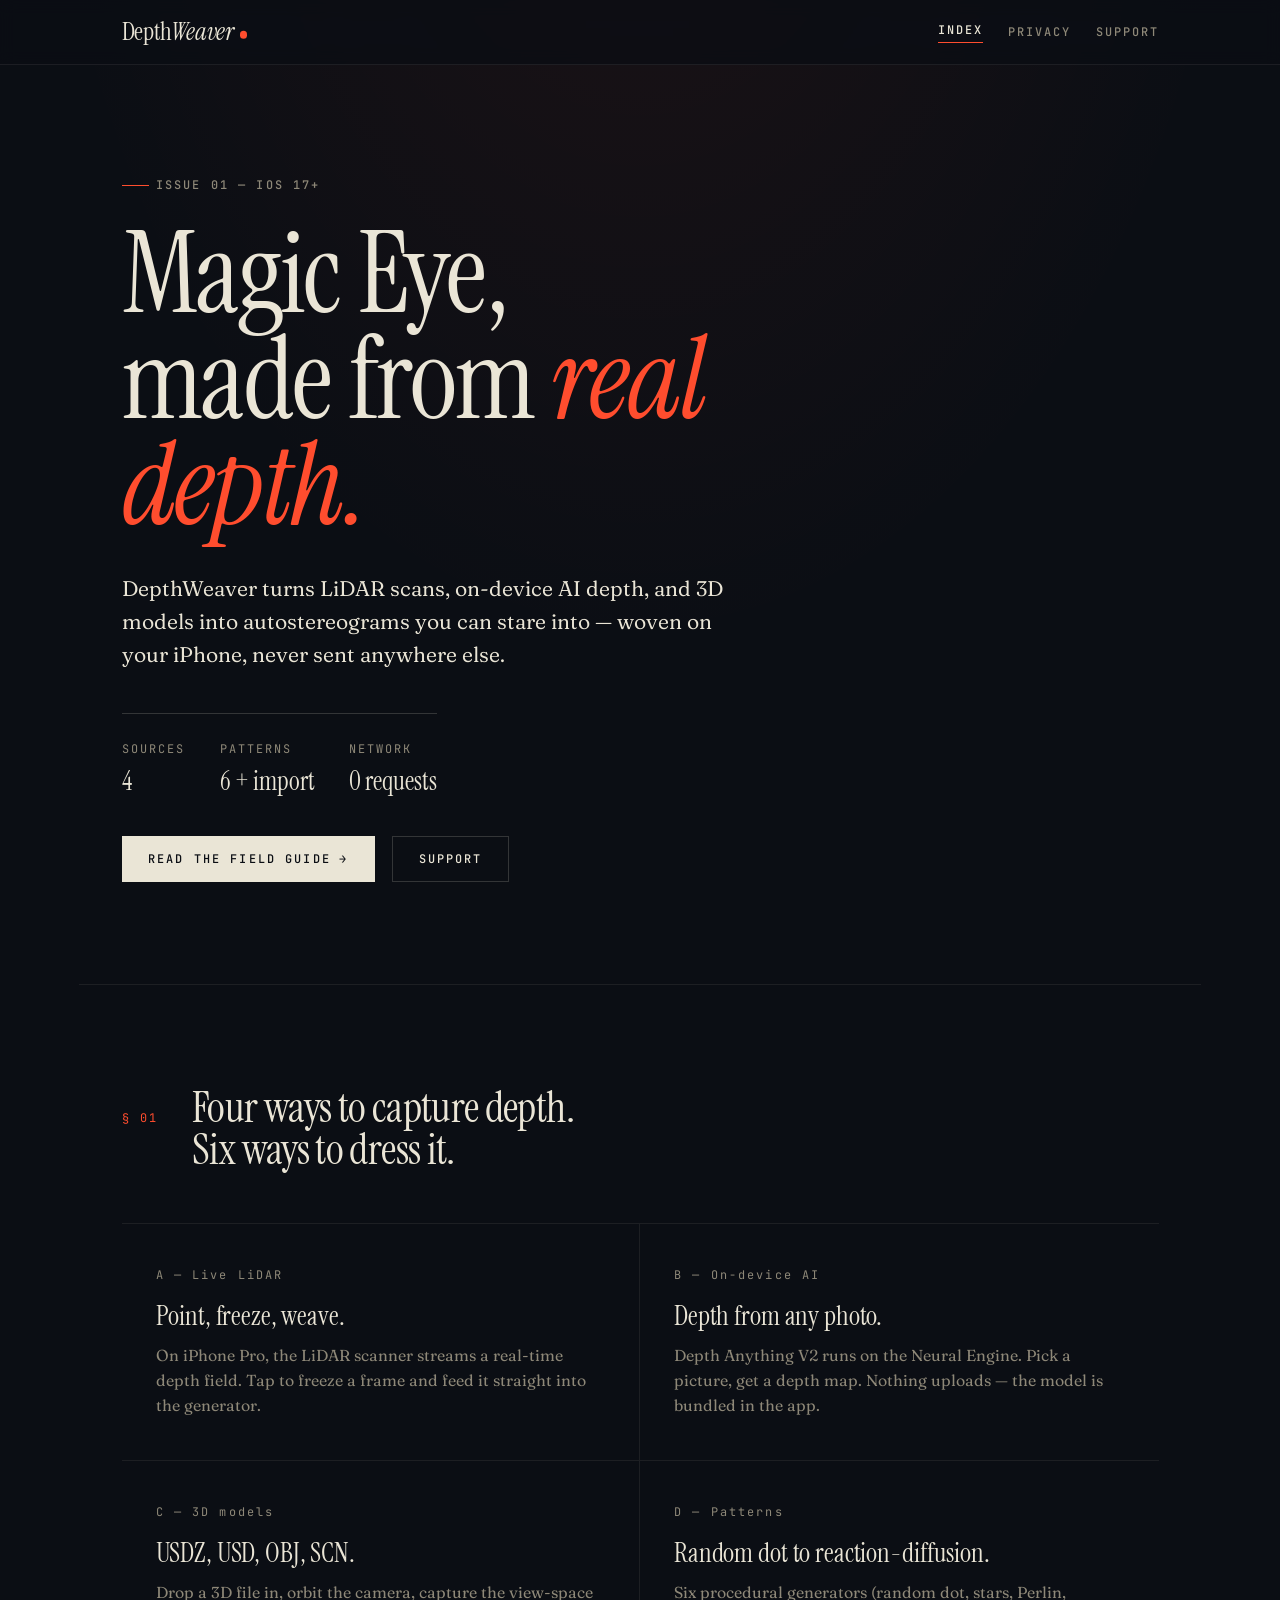
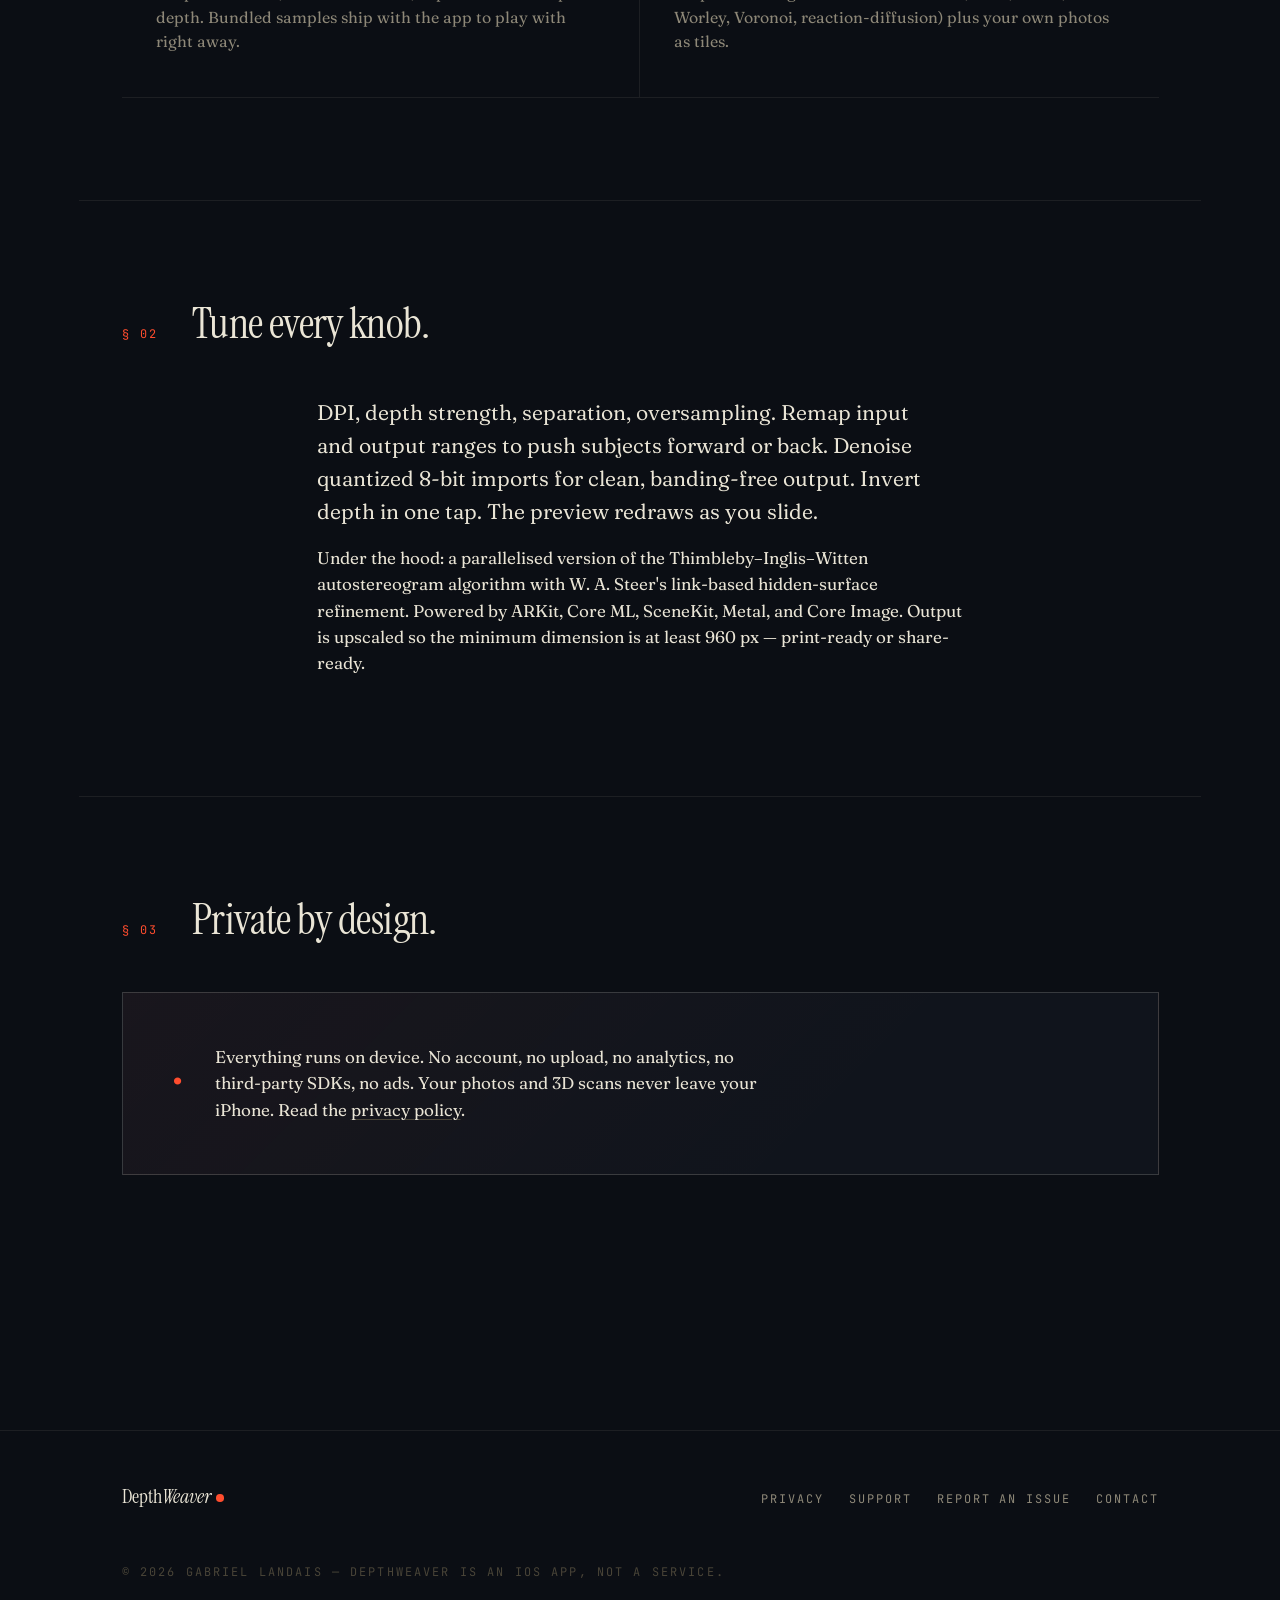
==== index.html @ 9a356960 "Remove stereogram" ====
<!doctype html>
<html lang="en">
<head>
  <meta charset="utf-8">
  <meta name="viewport" content="width=device-width, initial-scale=1, viewport-fit=cover">
  <title>DepthWeaver — Magic Eye autostereograms from real-world depth</title>
  <meta name="description" content="DepthWeaver is an iPhone app that turns LiDAR scans, on-device AI depth, and 3D models into Magic Eye autostereograms. Private by design.">
  <link rel="canonical" href="https://glandais.github.io/DepthWeaver/">
  <link rel="icon" type="image/svg+xml" href="favicon.svg">
  <meta name="theme-color" content="#0B0E14">
  <meta property="og:type" content="website">
  <meta property="og:title" content="DepthWeaver — Magic Eye, made from real depth.">
  <meta property="og:description" content="LiDAR, on-device AI, and 3D models — woven into autostereograms you can stare into.">
  <meta property="og:url" content="https://glandais.github.io/DepthWeaver/">
  <meta name="twitter:card" content="summary_large_image">
  <link rel="preconnect" href="https://fonts.googleapis.com">
  <link rel="preconnect" href="https://fonts.gstatic.com" crossorigin>
  <link rel="stylesheet" href="assets/style.css">
</head>
<body>
  <header class="site-header">
    <div class="container site-header__inner">
      <a class="wordmark" href="./">
        <span>Depth<span style="font-style:italic;">Weaver</span></span>
        <span class="wordmark__dot" aria-hidden="true"></span>
      </a>
      <nav class="site-nav" aria-label="Primary">
        <a href="./" aria-current="page">Index</a>
        <a href="privacy/">Privacy</a>
        <a href="support/">Support</a>
      </nav>
    </div>
  </header>

  <main>
    <section class="hero container">
      <div class="hero__head">
        <span class="label">Issue 01 — iOS 17+</span>
        <h1 class="display">Magic&nbsp;Eye,<br>made from <em>real depth.</em></h1>
        <p class="lead hero__sub">
          DepthWeaver turns LiDAR scans, on-device AI depth, and 3D models
          into autostereograms you can stare into — woven on your iPhone,
          never sent anywhere else.
        </p>

        <dl class="hero__meta">
          <div>
            <dt>Sources</dt>
            <dd>4</dd>
          </div>
          <div>
            <dt>Patterns</dt>
            <dd>6 + import</dd>
          </div>
          <div>
            <dt>Network</dt>
            <dd>0&nbsp;requests</dd>
          </div>
        </dl>

        <div class="cta-row">
          <a class="btn btn--primary" href="#features">Read the field guide <span aria-hidden="true">→</span></a>
          <a class="btn" href="support/">Support</a>
        </div>
      </div>
    </section>

    <section class="section container" id="features">
      <header class="section__head">
        <span class="section__num">§ 01</span>
        <h2 class="section__title">Four ways to capture depth.<br>Six ways to dress it.</h2>
      </header>

      <div class="features">
        <article class="feature">
          <div class="feature__num">A — Live LiDAR</div>
          <h3 class="feature__title">Point, freeze, weave.</h3>
          <p>On iPhone Pro, the LiDAR scanner streams a real-time depth field. Tap to freeze a frame and feed it straight into the generator.</p>
        </article>

        <article class="feature">
          <div class="feature__num">B — On-device AI</div>
          <h3 class="feature__title">Depth from any photo.</h3>
          <p>Depth Anything V2 runs on the Neural Engine. Pick a picture, get a depth map. Nothing uploads — the model is bundled in the app.</p>
        </article>

        <article class="feature">
          <div class="feature__num">C — 3D models</div>
          <h3 class="feature__title">USDZ, USD, OBJ, SCN.</h3>
          <p>Drop a 3D file in, orbit the camera, capture the view-space depth. Bundled samples ship with the app to play with right away.</p>
        </article>

        <article class="feature">
          <div class="feature__num">D — Patterns</div>
          <h3 class="feature__title">Random dot to reaction-diffusion.</h3>
          <p>Six procedural generators (random dot, stars, Perlin, Worley, Voronoi, reaction-diffusion) plus your own photos as tiles.</p>
        </article>
      </div>
    </section>

    <section class="section container">
      <header class="section__head">
        <span class="section__num">§ 02</span>
        <h2 class="section__title">Tune every knob.</h2>
      </header>

      <div class="container-narrow" style="padding-inline: 0;">
        <p class="lead">
          DPI, depth strength, separation, oversampling. Remap input and output
          ranges to push subjects forward or back. Denoise quantized 8-bit imports
          for clean, banding-free output. Invert depth in one tap. The preview
          redraws as you slide.
        </p>
        <p>
          Under the hood: a parallelised version of the Thimbleby–Inglis–Witten
          autostereogram algorithm with W. A. Steer's link-based hidden-surface
          refinement. Powered by ARKit, Core ML, SceneKit, Metal, and Core Image.
          Output is upscaled so the minimum dimension is at least 960&nbsp;px —
          print-ready or share-ready.
        </p>
      </div>
    </section>

    <section class="section container">
      <header class="section__head">
        <span class="section__num">§ 03</span>
        <h2 class="section__title">Private by design.</h2>
      </header>

      <div class="callout">
        <div class="callout__mark" aria-hidden="true">·</div>
        <p>
          Everything runs on device. No account, no upload, no analytics, no
          third-party SDKs, no ads. Your photos and 3D scans never leave your
          iPhone. Read the
          <a href="privacy/">privacy policy</a>.
        </p>
      </div>
    </section>
  </main>

  <footer class="site-footer">
    <div class="container site-footer__inner">
      <a class="wordmark" href="./">
        <span>Depth<span style="font-style:italic;">Weaver</span></span>
        <span class="wordmark__dot" aria-hidden="true"></span>
      </a>
      <nav class="site-footer__nav" aria-label="Footer">
        <a href="privacy/">Privacy</a>
        <a href="support/">Support</a>
        <a href="https://github.com/glandais/DepthWeaver/issues" rel="noopener">Report an issue</a>
        <a href="mailto:gabriel.landais@gmail.com">Contact</a>
      </nav>
      <p class="site-footer__meta">
        © <span id="year">2026</span> Gabriel Landais — DepthWeaver is an iOS app, not a service.
      </p>
    </div>
  </footer>

  <script>document.getElementById('year').textContent = new Date().getFullYear();</script>
</body>
</html>
---- assets/style.css ----
/* ============================================================
   DepthWeaver — design system
   Editorial dark canvas. Ink + bone + vermillion.
   ============================================================ */

@import url('https://fonts.googleapis.com/css2?family=Instrument+Serif:ital@0;1&family=Fraunces:opsz,wght,SOFT@9..144,300..700,0..100&family=JetBrains+Mono:wght@400;500&display=swap');

:root {
  /* palette */
  --ink:           #0B0E14;
  --ink-soft:      #10141C;
  --surface:       #13171F;
  --surface-2:     #1B202B;
  --bone:          #EAE5D6;
  --bone-muted:    #8E8878;
  --bone-faint:    #4A4538;
  --vermillion:    #FF4D2E;
  --vermillion-hi: #FF7A5C;

  --rule:          rgba(234, 229, 214, 0.08);
  --rule-strong:   rgba(234, 229, 214, 0.18);

  /* type */
  --font-display:  'Instrument Serif', 'Times New Roman', Georgia, serif;
  --font-body:     'Fraunces', Georgia, 'Times New Roman', serif;
  --font-mono:     'JetBrains Mono', ui-monospace, 'SF Mono', Menlo, Consolas, monospace;

  --fs-display:    clamp(3.25rem, 9vw, 7.5rem);
  --fs-h1:         clamp(2rem, 4.6vw, 3.25rem);
  --fs-h2:         clamp(1.5rem, 2.6vw, 2rem);
  --fs-h3:         1.25rem;
  --fs-body:       1.0625rem;
  --fs-small:      0.9375rem;
  --fs-label:      0.7rem;

  /* spacing */
  --s-1: 0.25rem;
  --s-2: 0.5rem;
  --s-3: 0.75rem;
  --s-4: 1rem;
  --s-5: 1.5rem;
  --s-6: 2rem;
  --s-7: 2.5rem;
  --s-8: 3rem;
  --s-10: 4.5rem;
  --s-12: 6rem;
  --s-16: 9rem;

  /* layout */
  --content-width: 38rem;
  --wide-width:    66rem;

  color-scheme: dark;
}

/* ---------- reset ---------- */
*, *::before, *::after { box-sizing: border-box; }
html, body { margin: 0; padding: 0; }
img, svg, canvas { display: block; max-width: 100%; }
button { font: inherit; color: inherit; background: none; border: 0; cursor: pointer; padding: 0; }
a { color: inherit; }

/* ---------- base ---------- */
html {
  background: var(--ink);
  color: var(--bone);
  font-family: var(--font-body);
  font-size: 17px;
  line-height: 1.55;
  font-feature-settings: "ss01", "ss02";
  font-variation-settings: "opsz" 14, "SOFT" 30;
  -webkit-font-smoothing: antialiased;
  text-rendering: optimizeLegibility;
}

body {
  min-height: 100dvh;
  display: flex;
  flex-direction: column;
  background:
    radial-gradient(ellipse 80% 50% at 50% -10%, rgba(255, 77, 46, 0.08), transparent 60%),
    var(--ink);
}

::selection {
  background: var(--vermillion);
  color: var(--ink);
}

/* ---------- typography ---------- */
.display {
  font-family: var(--font-display);
  font-weight: 400;
  line-height: 0.92;
  letter-spacing: -0.02em;
  font-size: var(--fs-display);
}
.display em {
  font-style: italic;
  color: var(--vermillion);
  font-feature-settings: "ss01";
}

h1, h2, h3 {
  font-family: var(--font-display);
  font-weight: 400;
  line-height: 1.05;
  letter-spacing: -0.015em;
  margin: 0 0 var(--s-4);
}
h1 { font-size: var(--fs-h1); }
h2 { font-size: var(--fs-h2); margin-top: var(--s-10); }
h3 {
  font-size: var(--fs-h3);
  font-family: var(--font-body);
  font-variation-settings: "opsz" 14, "wght" 600, "SOFT" 0;
  letter-spacing: -0.005em;
  margin-top: var(--s-6);
  margin-bottom: var(--s-2);
}

p {
  margin: 0 0 var(--s-4);
  max-width: 38rem;
  font-variation-settings: "opsz" 14, "wght" 380, "SOFT" 30;
}
p.lead {
  font-size: 1.25rem;
  color: var(--bone);
  font-variation-settings: "opsz" 18, "wght" 360, "SOFT" 50;
  max-width: 36rem;
}

ul, ol { padding-left: 1.25em; margin: 0 0 var(--s-5); }
li { margin-bottom: var(--s-2); }
li::marker { color: var(--vermillion); }

a {
  color: var(--bone);
  text-decoration: underline;
  text-decoration-color: var(--bone-faint);
  text-decoration-thickness: 1px;
  text-underline-offset: 0.2em;
  transition: text-decoration-color 160ms ease, color 160ms ease;
}
a:hover {
  color: var(--vermillion);
  text-decoration-color: var(--vermillion);
}

code, kbd {
  font-family: var(--font-mono);
  font-size: 0.92em;
  background: var(--surface);
  padding: 0.1em 0.35em;
  border-radius: 3px;
  color: var(--bone);
}

hr {
  border: 0;
  border-top: 1px solid var(--rule);
  margin: var(--s-10) 0;
}

/* ---------- shared eyebrow / label ---------- */
.label {
  font-family: var(--font-mono);
  font-size: var(--fs-label);
  letter-spacing: 0.18em;
  text-transform: uppercase;
  color: var(--bone-muted);
  font-weight: 500;
}
.label-accent { color: var(--vermillion); }

/* ---------- layout ---------- */
.container {
  width: 100%;
  max-width: var(--wide-width);
  margin-inline: auto;
  padding-inline: clamp(1.25rem, 4vw, 2.5rem);
}
.container-narrow {
  max-width: var(--content-width);
  margin-inline: auto;
  padding-inline: clamp(1.25rem, 4vw, 2.5rem);
}

main { flex: 1 0 auto; }

/* ---------- header ---------- */
.site-header {
  position: sticky;
  top: 0;
  z-index: 10;
  background: rgba(11, 14, 20, 0.78);
  backdrop-filter: saturate(140%) blur(8px);
  -webkit-backdrop-filter: saturate(140%) blur(8px);
  border-bottom: 1px solid var(--rule);
}
.site-header__inner {
  display: flex;
  align-items: center;
  justify-content: space-between;
  padding-block: var(--s-3);
}
.wordmark {
  font-family: var(--font-display);
  font-size: 1.45rem;
  letter-spacing: -0.01em;
  text-decoration: none;
  display: inline-flex;
  align-items: baseline;
  gap: 0.35rem;
  color: var(--bone);
}
.wordmark__dot {
  width: 0.45rem;
  height: 0.45rem;
  border-radius: 50%;
  background: var(--vermillion);
  display: inline-block;
  transform: translateY(-0.05em);
}
.wordmark:hover { color: var(--bone); }

.site-nav {
  display: flex;
  gap: var(--s-5);
  align-items: center;
}
.site-nav a {
  font-family: var(--font-mono);
  font-size: var(--fs-label);
  letter-spacing: 0.16em;
  text-transform: uppercase;
  text-decoration: none;
  color: var(--bone-muted);
  font-weight: 500;
}
.site-nav a:hover { color: var(--bone); }
.site-nav a[aria-current="page"] {
  color: var(--bone);
  border-bottom: 1px solid var(--vermillion);
  padding-bottom: 2px;
}

/* ---------- hero ---------- */
.hero {
  padding-top: var(--s-12);
  padding-bottom: var(--s-12);
  position: relative;
}
.hero__head {
  max-width: 44rem;
}
.hero__head .label {
  display: inline-flex;
  gap: 0.6em;
  align-items: center;
  margin-bottom: var(--s-5);
}
.hero__head .label::before {
  content: "";
  width: 1.6rem;
  height: 1px;
  background: var(--vermillion);
  display: inline-block;
}
.hero__sub {
  margin-top: var(--s-6);
  max-width: 32rem;
}
.hero__meta {
  display: grid;
  grid-template-columns: repeat(3, max-content);
  gap: var(--s-6);
  margin-top: var(--s-7);
  padding-top: var(--s-5);
  border-top: 1px solid var(--rule-strong);
  max-width: max-content;
}
.hero__meta dt {
  font-family: var(--font-mono);
  font-size: var(--fs-label);
  letter-spacing: 0.18em;
  text-transform: uppercase;
  color: var(--bone-muted);
  margin-bottom: var(--s-1);
}
.hero__meta dd {
  margin: 0;
  font-family: var(--font-display);
  font-size: 1.5rem;
}

/* ---------- section heading ---------- */
.section {
  padding-block: var(--s-12);
  border-top: 1px solid var(--rule);
}
.section__head {
  display: grid;
  grid-template-columns: max-content 1fr;
  gap: var(--s-6);
  align-items: baseline;
  margin-bottom: var(--s-8);
}
.section__num {
  font-family: var(--font-mono);
  color: var(--vermillion);
  font-size: var(--fs-label);
  letter-spacing: 0.18em;
}
.section__title {
  font-family: var(--font-display);
  font-size: clamp(1.75rem, 3.4vw, 2.5rem);
  margin: 0;
  line-height: 1;
}

/* ---------- features grid ---------- */
.features {
  display: grid;
  grid-template-columns: repeat(2, 1fr);
  gap: 0;
  border-top: 1px solid var(--rule);
}
@media (max-width: 720px) {
  .features { grid-template-columns: 1fr; }
}
.feature {
  padding: var(--s-7) var(--s-6);
  border-right: 1px solid var(--rule);
  border-bottom: 1px solid var(--rule);
}
.feature:nth-child(2n) { border-right: 0; }
@media (max-width: 720px) {
  .feature { border-right: 0; }
}
.feature__num {
  font-family: var(--font-mono);
  font-size: var(--fs-label);
  letter-spacing: 0.18em;
  color: var(--bone-muted);
  margin-bottom: var(--s-4);
}
.feature__title {
  font-family: var(--font-display);
  font-size: 1.6rem;
  line-height: 1.05;
  margin: 0 0 var(--s-3);
}
.feature p { color: var(--bone-muted); margin: 0; font-size: var(--fs-small); }

/* ---------- privacy callout ---------- */
.callout {
  padding: var(--s-8);
  border: 1px solid var(--rule-strong);
  background:
    linear-gradient(135deg, rgba(255, 77, 46, 0.04), transparent 70%),
    var(--ink-soft);
  display: grid;
  grid-template-columns: max-content 1fr;
  gap: var(--s-6);
  align-items: center;
}
@media (max-width: 600px) {
  .callout { grid-template-columns: 1fr; gap: var(--s-4); }
}
.callout__mark {
  font-family: var(--font-display);
  font-size: 4rem;
  line-height: 0.9;
  color: var(--vermillion);
}
.callout p { margin: 0; max-width: 32rem; }

/* ---------- CTA ---------- */
.cta-row { display: flex; gap: var(--s-4); flex-wrap: wrap; margin-top: var(--s-6); }
.btn {
  display: inline-flex;
  align-items: center;
  gap: var(--s-2);
  padding: var(--s-3) var(--s-5);
  font-family: var(--font-mono);
  font-size: var(--fs-label);
  letter-spacing: 0.18em;
  text-transform: uppercase;
  text-decoration: none;
  font-weight: 500;
  border: 1px solid var(--rule-strong);
  color: var(--bone);
  transition: all 160ms ease;
}
.btn:hover { border-color: var(--vermillion); color: var(--vermillion); }
.btn--primary {
  background: var(--bone);
  color: var(--ink);
  border-color: var(--bone);
}
.btn--primary:hover { background: var(--vermillion); border-color: var(--vermillion); color: var(--ink); }

.btn__hint {
  color: var(--bone-faint);
  letter-spacing: 0.1em;
  font-size: 0.65rem;
}

/* ---------- prose pages ---------- */
.prose {
  padding-block: var(--s-10) var(--s-12);
}
.prose__header {
  margin-bottom: var(--s-10);
  padding-bottom: var(--s-6);
  border-bottom: 1px solid var(--rule);
}
.prose__header .label { display: block; margin-bottom: var(--s-3); }
.prose__header h1 { font-family: var(--font-display); font-size: clamp(2.5rem, 6vw, 4rem); margin: 0; }
.prose__header .meta {
  margin-top: var(--s-4);
  font-family: var(--font-mono);
  font-size: var(--fs-label);
  letter-spacing: 0.16em;
  text-transform: uppercase;
  color: var(--bone-muted);
}
.prose section + section { margin-top: var(--s-8); }
.prose h2 {
  font-size: 1.625rem;
  margin-top: var(--s-10);
  display: grid;
  grid-template-columns: max-content 1fr;
  gap: var(--s-4);
  align-items: baseline;
}
.prose h2::before {
  content: attr(data-num);
  font-family: var(--font-mono);
  font-size: var(--fs-label);
  letter-spacing: 0.18em;
  color: var(--vermillion);
  font-weight: 500;
  transform: translateY(-0.2em);
}

/* FAQ */
.faq details {
  border-bottom: 1px solid var(--rule);
  padding-block: var(--s-4);
}
.faq details:first-of-type { border-top: 1px solid var(--rule); }
.faq summary {
  cursor: pointer;
  list-style: none;
  display: flex;
  justify-content: space-between;
  align-items: baseline;
  gap: var(--s-4);
  font-family: var(--font-display);
  font-size: 1.25rem;
  color: var(--bone);
}
.faq summary::-webkit-details-marker { display: none; }
.faq summary::after {
  content: "+";
  font-family: var(--font-mono);
  color: var(--vermillion);
  transition: transform 200ms ease;
}
.faq details[open] summary::after { content: "−"; }
.faq details > p, .faq details > ul { margin-top: var(--s-3); color: var(--bone-muted); }

/* contact card */
.contact {
  display: grid;
  grid-template-columns: max-content 1fr;
  gap: var(--s-4) var(--s-6);
  padding: var(--s-6);
  border: 1px solid var(--rule-strong);
  margin-top: var(--s-8);
}
.contact dt {
  font-family: var(--font-mono);
  font-size: var(--fs-label);
  letter-spacing: 0.18em;
  text-transform: uppercase;
  color: var(--bone-muted);
}
.contact dd { margin: 0; font-family: var(--font-display); font-size: 1.25rem; }
.contact a { text-decoration-color: var(--vermillion); }

/* ---------- footer ---------- */
.site-footer {
  margin-top: var(--s-16);
  border-top: 1px solid var(--rule);
  padding-block: var(--s-8);
}
.site-footer__inner {
  display: flex;
  flex-wrap: wrap;
  gap: var(--s-6);
  justify-content: space-between;
  align-items: baseline;
}
.site-footer .wordmark { font-size: 1.15rem; }
.site-footer__nav {
  display: flex;
  gap: var(--s-5);
  flex-wrap: wrap;
}
.site-footer__nav a {
  font-family: var(--font-mono);
  font-size: var(--fs-label);
  letter-spacing: 0.16em;
  text-transform: uppercase;
  color: var(--bone-muted);
  text-decoration: none;
}
.site-footer__nav a:hover { color: var(--bone); }
.site-footer__meta {
  font-family: var(--font-mono);
  font-size: 0.7rem;
  letter-spacing: 0.18em;
  text-transform: uppercase;
  color: var(--bone-faint);
  margin-top: var(--s-4);
  flex-basis: 100%;
}

/* ---------- accessibility ---------- */
:focus-visible {
  outline: 2px solid var(--vermillion);
  outline-offset: 3px;
}
@media (prefers-reduced-motion: reduce) {
  *, *::before, *::after { animation-duration: 0.01ms !important; transition-duration: 0.01ms !important; }
}
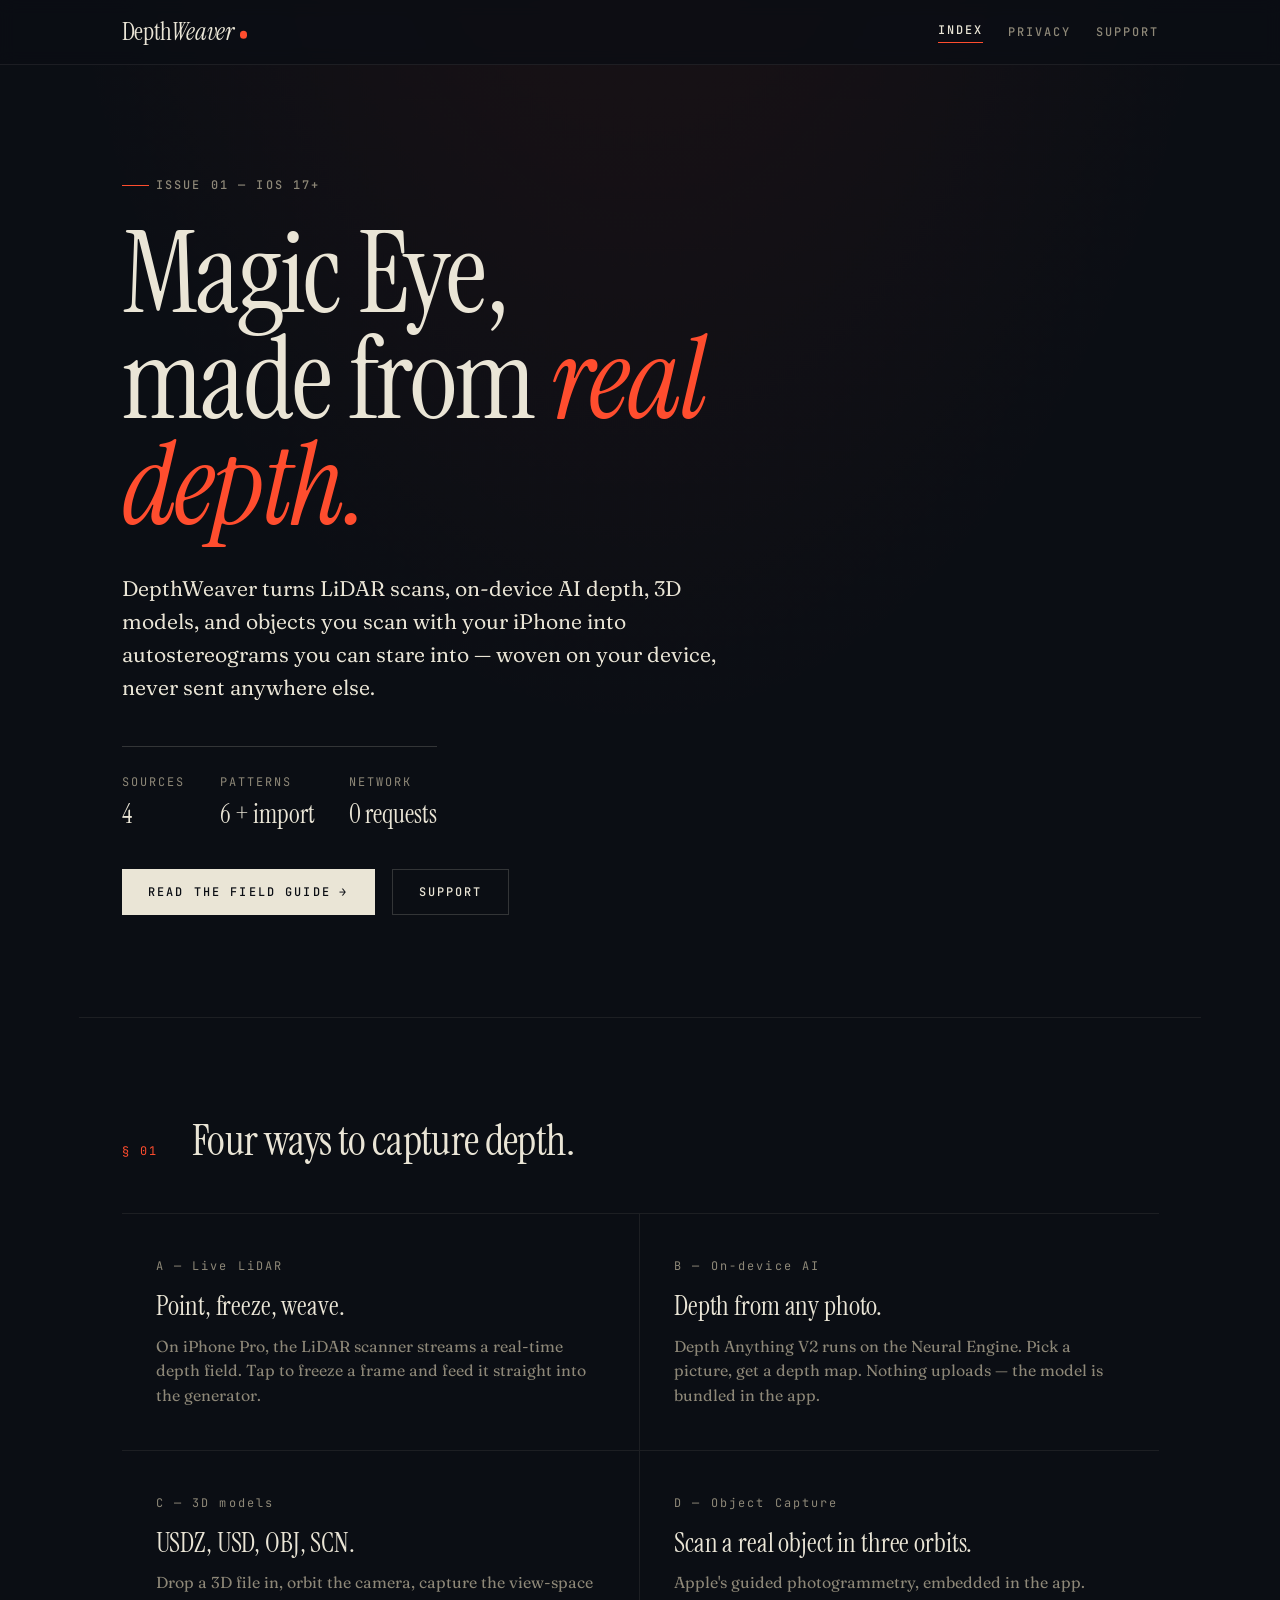
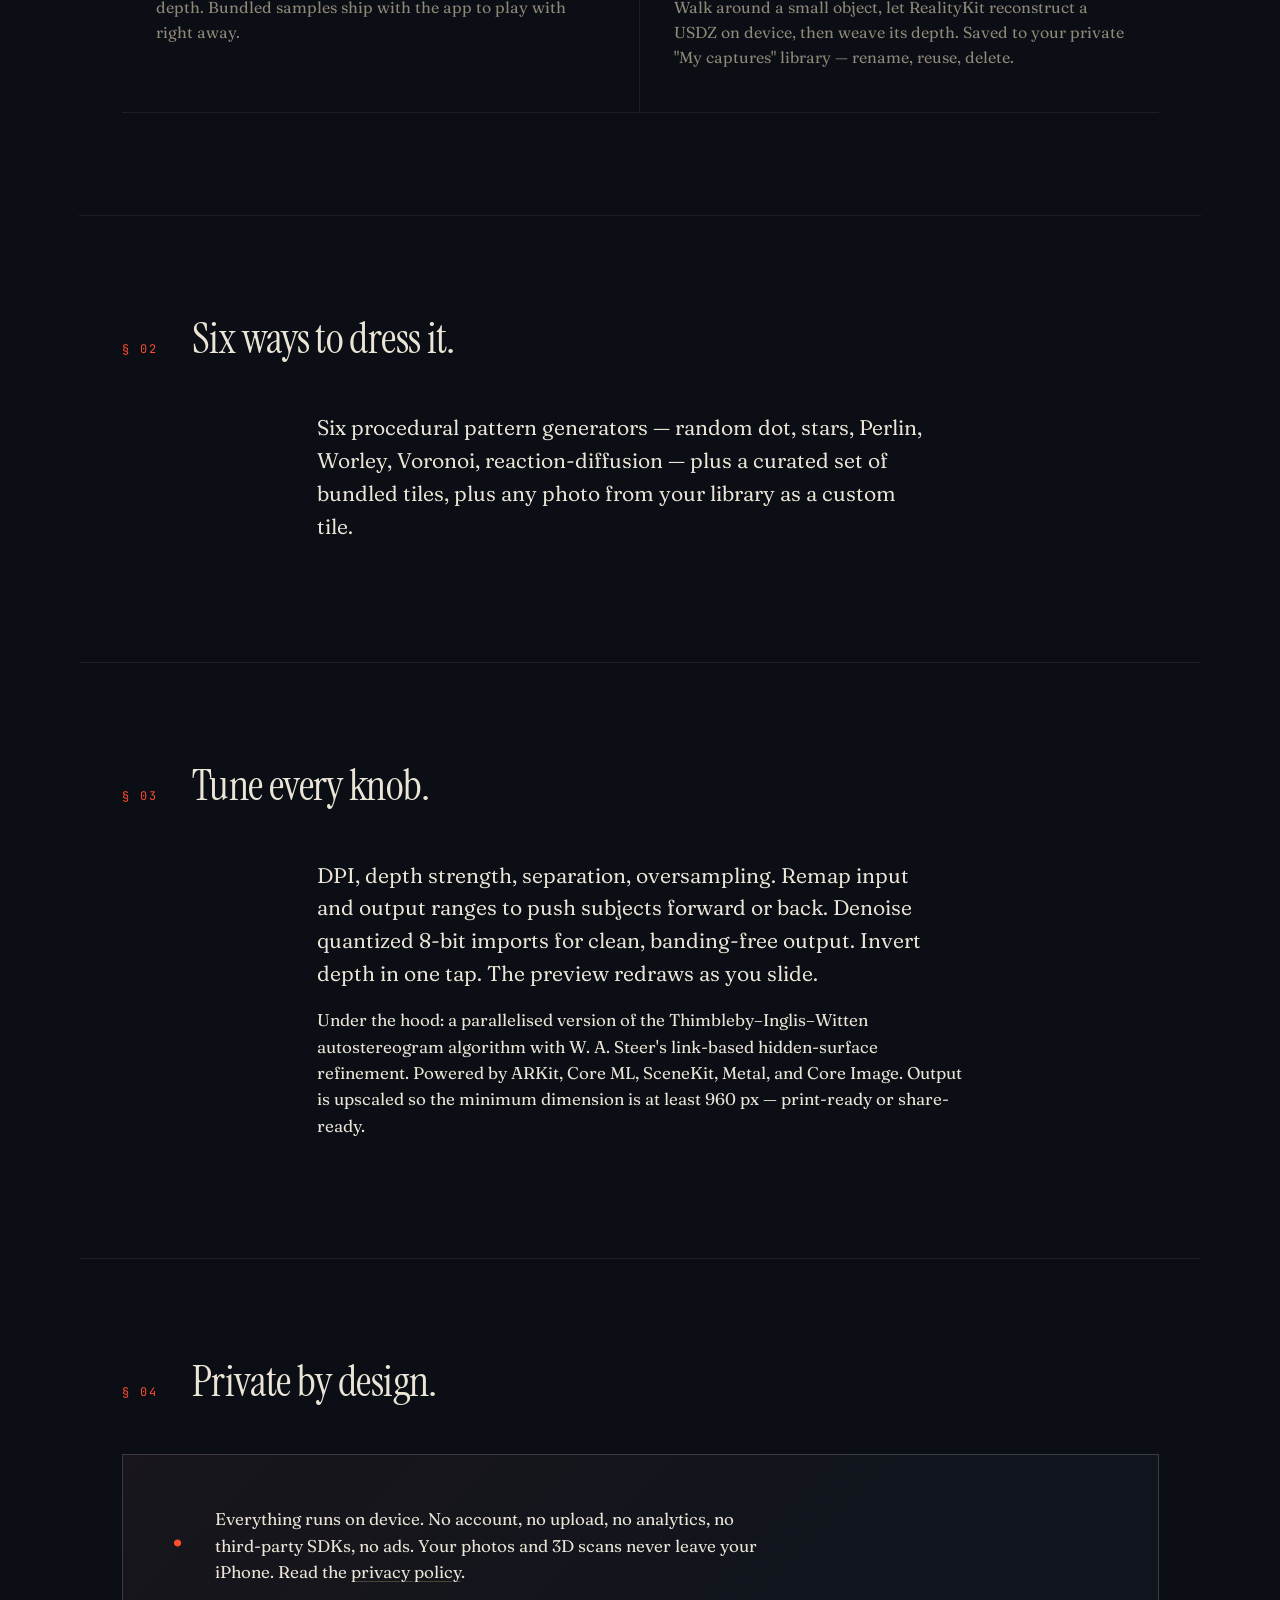
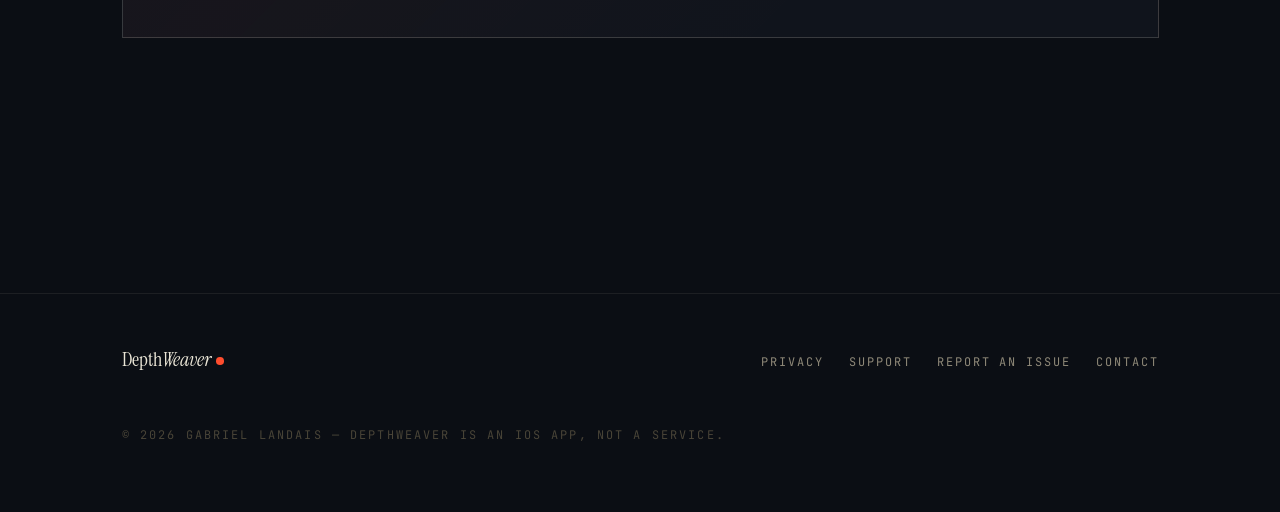
==== commit ffb8fbc3: "3d object scanner" ====
--- a/index.html
+++ b/index.html
@@ -4,13 +4,13 @@
   <meta charset="utf-8">
   <meta name="viewport" content="width=device-width, initial-scale=1, viewport-fit=cover">
   <title>DepthWeaver — Magic Eye autostereograms from real-world depth</title>
-  <meta name="description" content="DepthWeaver is an iPhone app that turns LiDAR scans, on-device AI depth, and 3D models into Magic Eye autostereograms. Private by design.">
+  <meta name="description" content="DepthWeaver is an iPhone app that turns LiDAR scans, on-device AI depth, 3D models, and in-app Object Capture scans into Magic Eye autostereograms. Private by design.">
   <link rel="canonical" href="https://glandais.github.io/DepthWeaver/">
   <link rel="icon" type="image/svg+xml" href="favicon.svg">
   <meta name="theme-color" content="#0B0E14">
   <meta property="og:type" content="website">
   <meta property="og:title" content="DepthWeaver — Magic Eye, made from real depth.">
-  <meta property="og:description" content="LiDAR, on-device AI, and 3D models — woven into autostereograms you can stare into.">
+  <meta property="og:description" content="LiDAR, on-device AI, 3D models, and in-app Object Capture scans — woven into autostereograms you can stare into.">
   <meta property="og:url" content="https://glandais.github.io/DepthWeaver/">
   <meta name="twitter:card" content="summary_large_image">
   <link rel="preconnect" href="https://fonts.googleapis.com">
@@ -38,9 +38,9 @@
         <span class="label">Issue 01 — iOS 17+</span>
         <h1 class="display">Magic&nbsp;Eye,<br>made from <em>real depth.</em></h1>
         <p class="lead hero__sub">
-          DepthWeaver turns LiDAR scans, on-device AI depth, and 3D models
-          into autostereograms you can stare into — woven on your iPhone,
-          never sent anywhere else.
+          DepthWeaver turns LiDAR scans, on-device AI depth, 3D models, and
+          objects you scan with your iPhone into autostereograms you can stare
+          into — woven on your device, never sent anywhere else.
         </p>
 
         <dl class="hero__meta">
@@ -68,7 +68,7 @@
     <section class="section container" id="features">
       <header class="section__head">
         <span class="section__num">§ 01</span>
-        <h2 class="section__title">Four ways to capture depth.<br>Six ways to dress it.</h2>
+        <h2 class="section__title">Four ways to capture depth.</h2>
       </header>
 
       <div class="features">
@@ -91,9 +91,9 @@
         </article>
 
         <article class="feature">
-          <div class="feature__num">D — Patterns</div>
-          <h3 class="feature__title">Random dot to reaction-diffusion.</h3>
-          <p>Six procedural generators (random dot, stars, Perlin, Worley, Voronoi, reaction-diffusion) plus your own photos as tiles.</p>
+          <div class="feature__num">D — Object Capture</div>
+          <h3 class="feature__title">Scan a real object in three orbits.</h3>
+          <p>Apple's guided photogrammetry, embedded in the app. Walk around a small object, let RealityKit reconstruct a USDZ on device, then weave its depth. Saved to your private "My captures" library — rename, reuse, delete.</p>
         </article>
       </div>
     </section>
@@ -101,6 +101,21 @@
     <section class="section container">
       <header class="section__head">
         <span class="section__num">§ 02</span>
+        <h2 class="section__title">Six ways to dress it.</h2>
+      </header>
+
+      <div class="container-narrow" style="padding-inline: 0;">
+        <p class="lead">
+          Six procedural pattern generators — random dot, stars, Perlin, Worley,
+          Voronoi, reaction-diffusion — plus a curated set of bundled tiles, plus
+          any photo from your library as a custom tile.
+        </p>
+      </div>
+    </section>
+
+    <section class="section container">
+      <header class="section__head">
+        <span class="section__num">§ 03</span>
         <h2 class="section__title">Tune every knob.</h2>
       </header>
 
@@ -123,7 +138,7 @@
 
     <section class="section container">
       <header class="section__head">
-        <span class="section__num">§ 03</span>
+        <span class="section__num">§ 04</span>
         <h2 class="section__title">Private by design.</h2>
       </header>
 
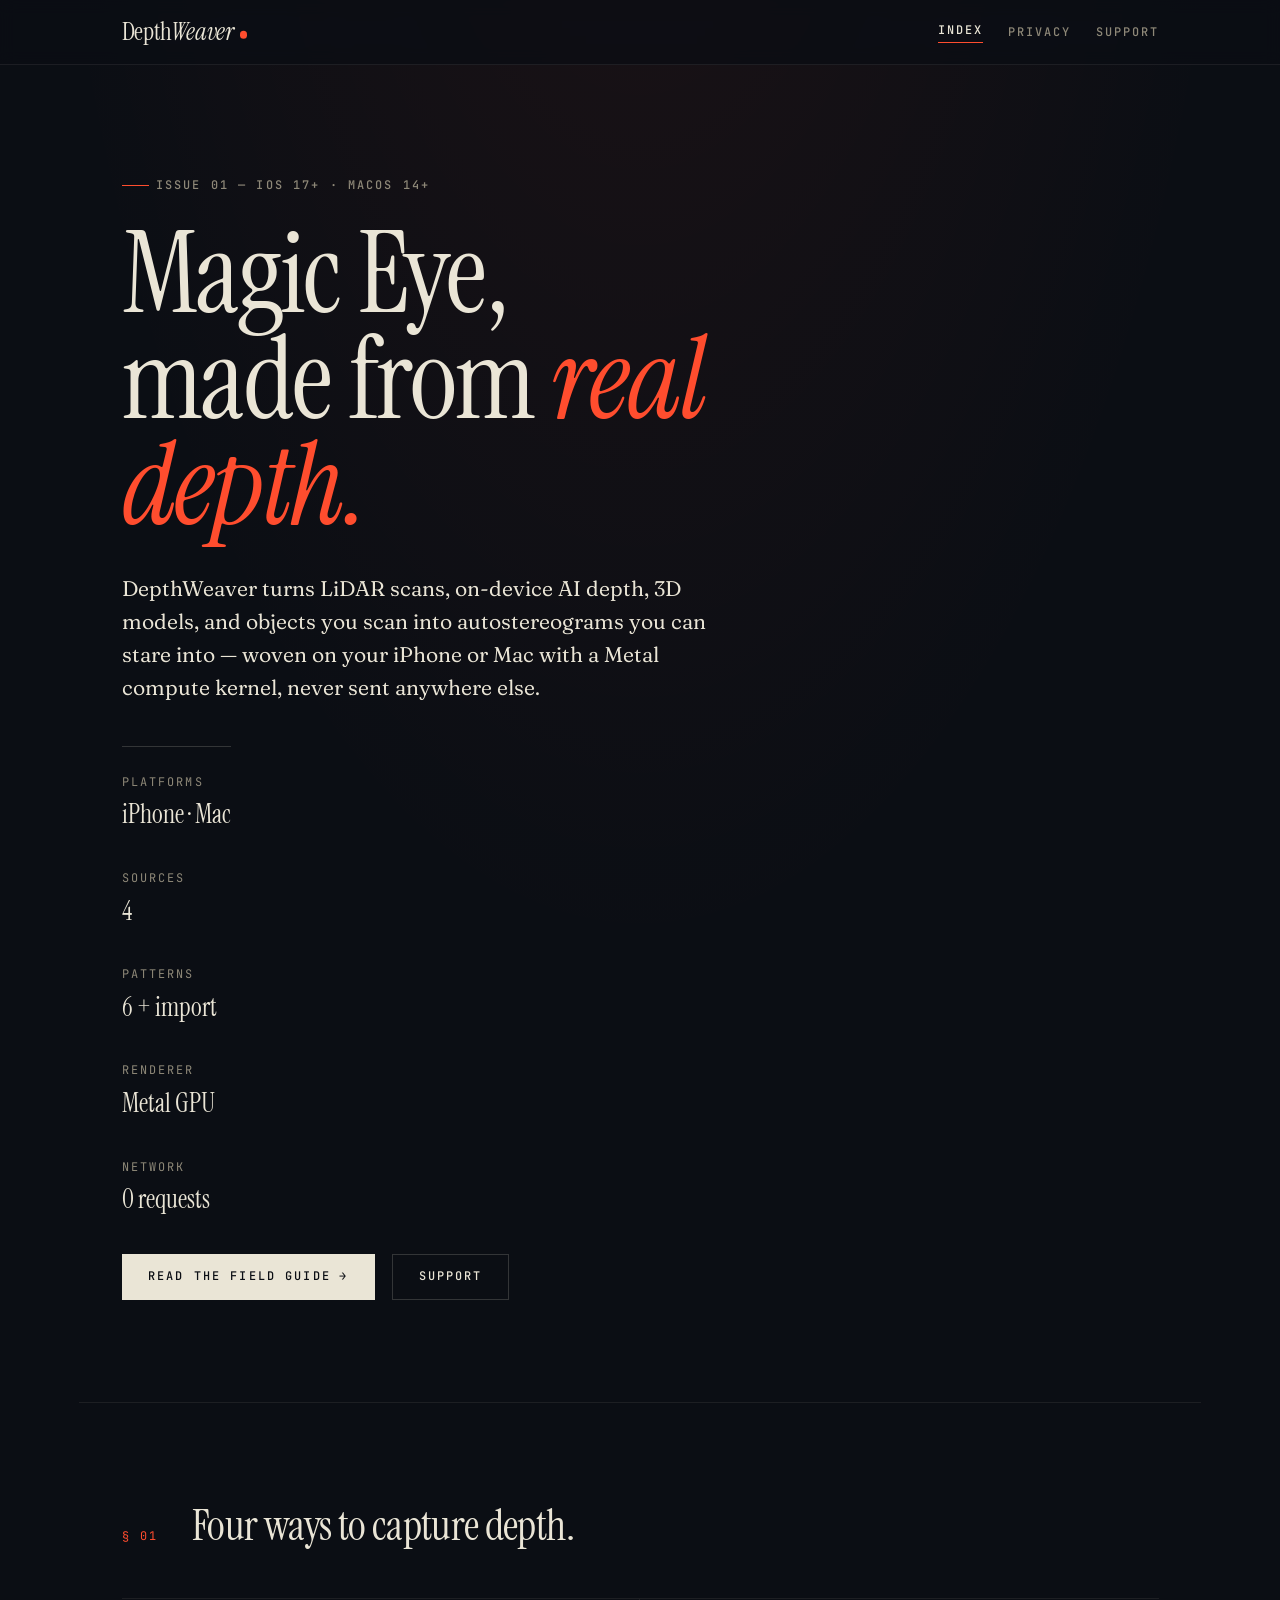
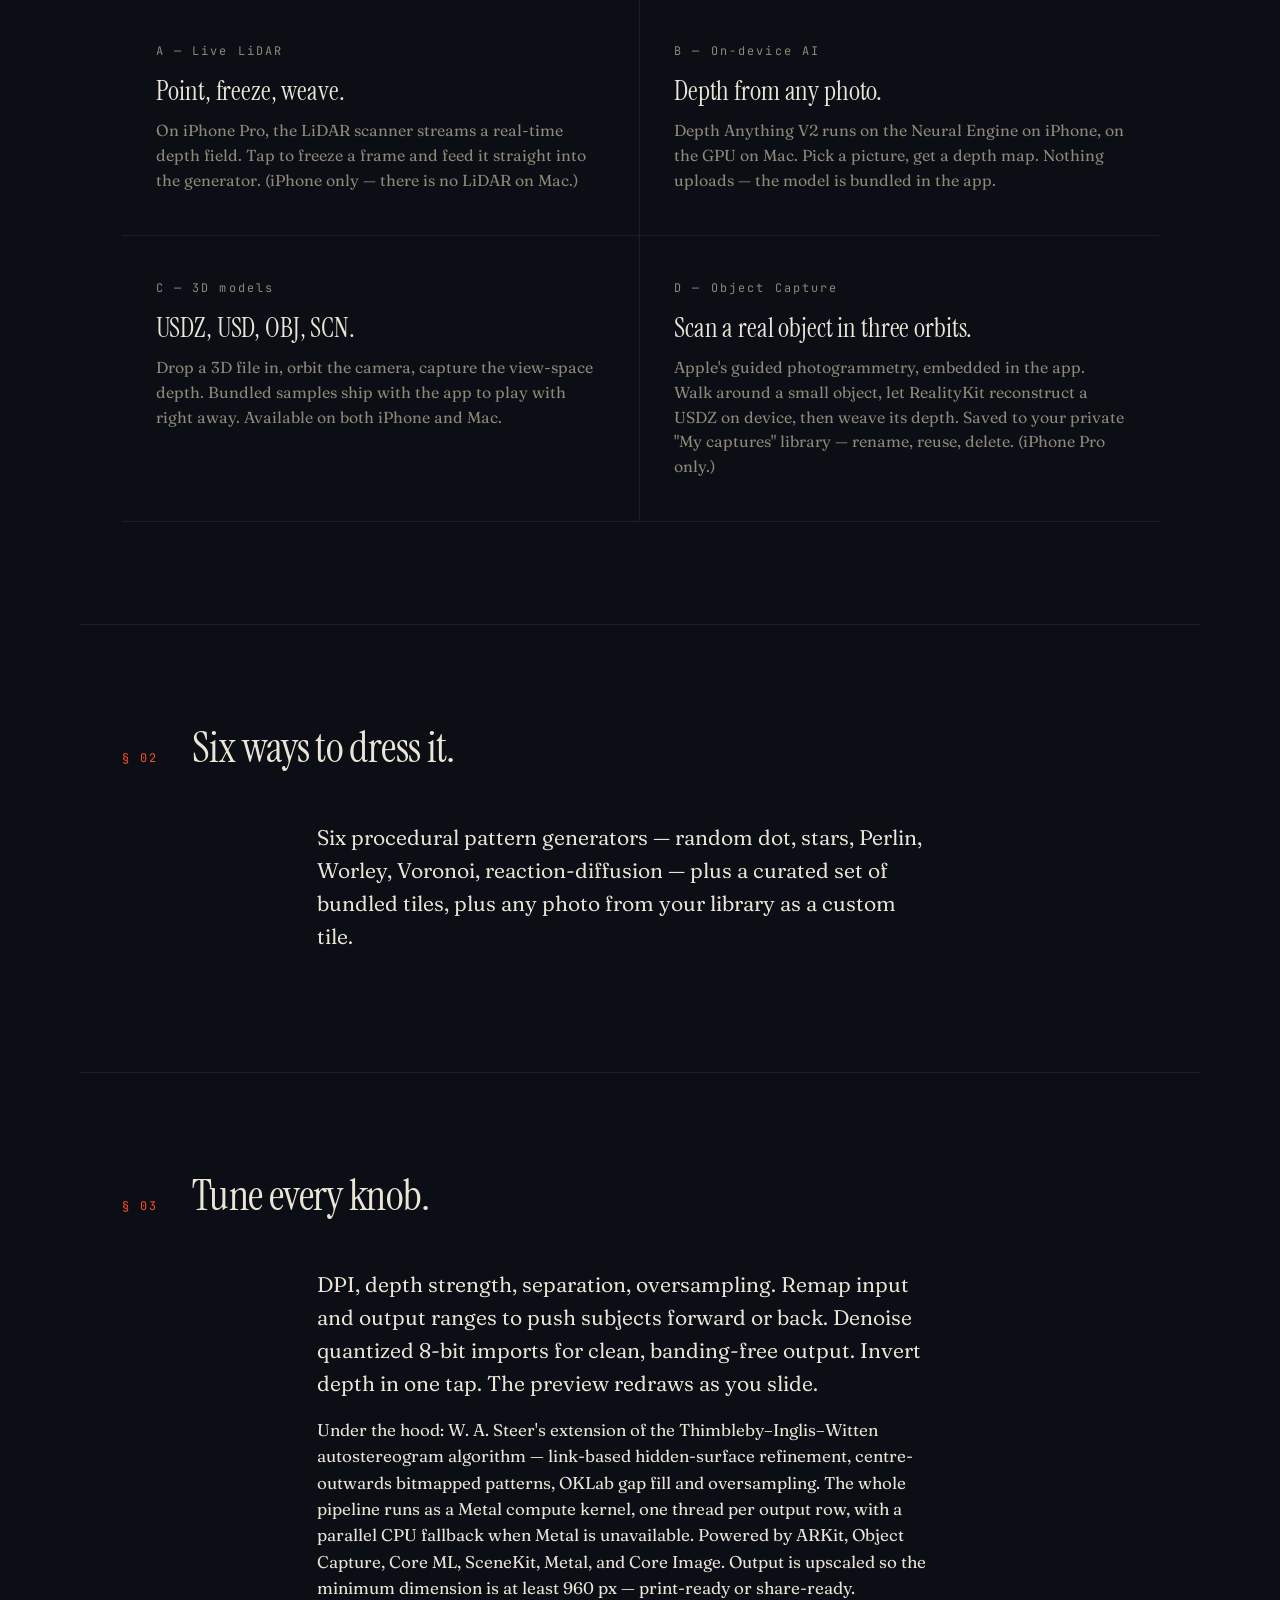
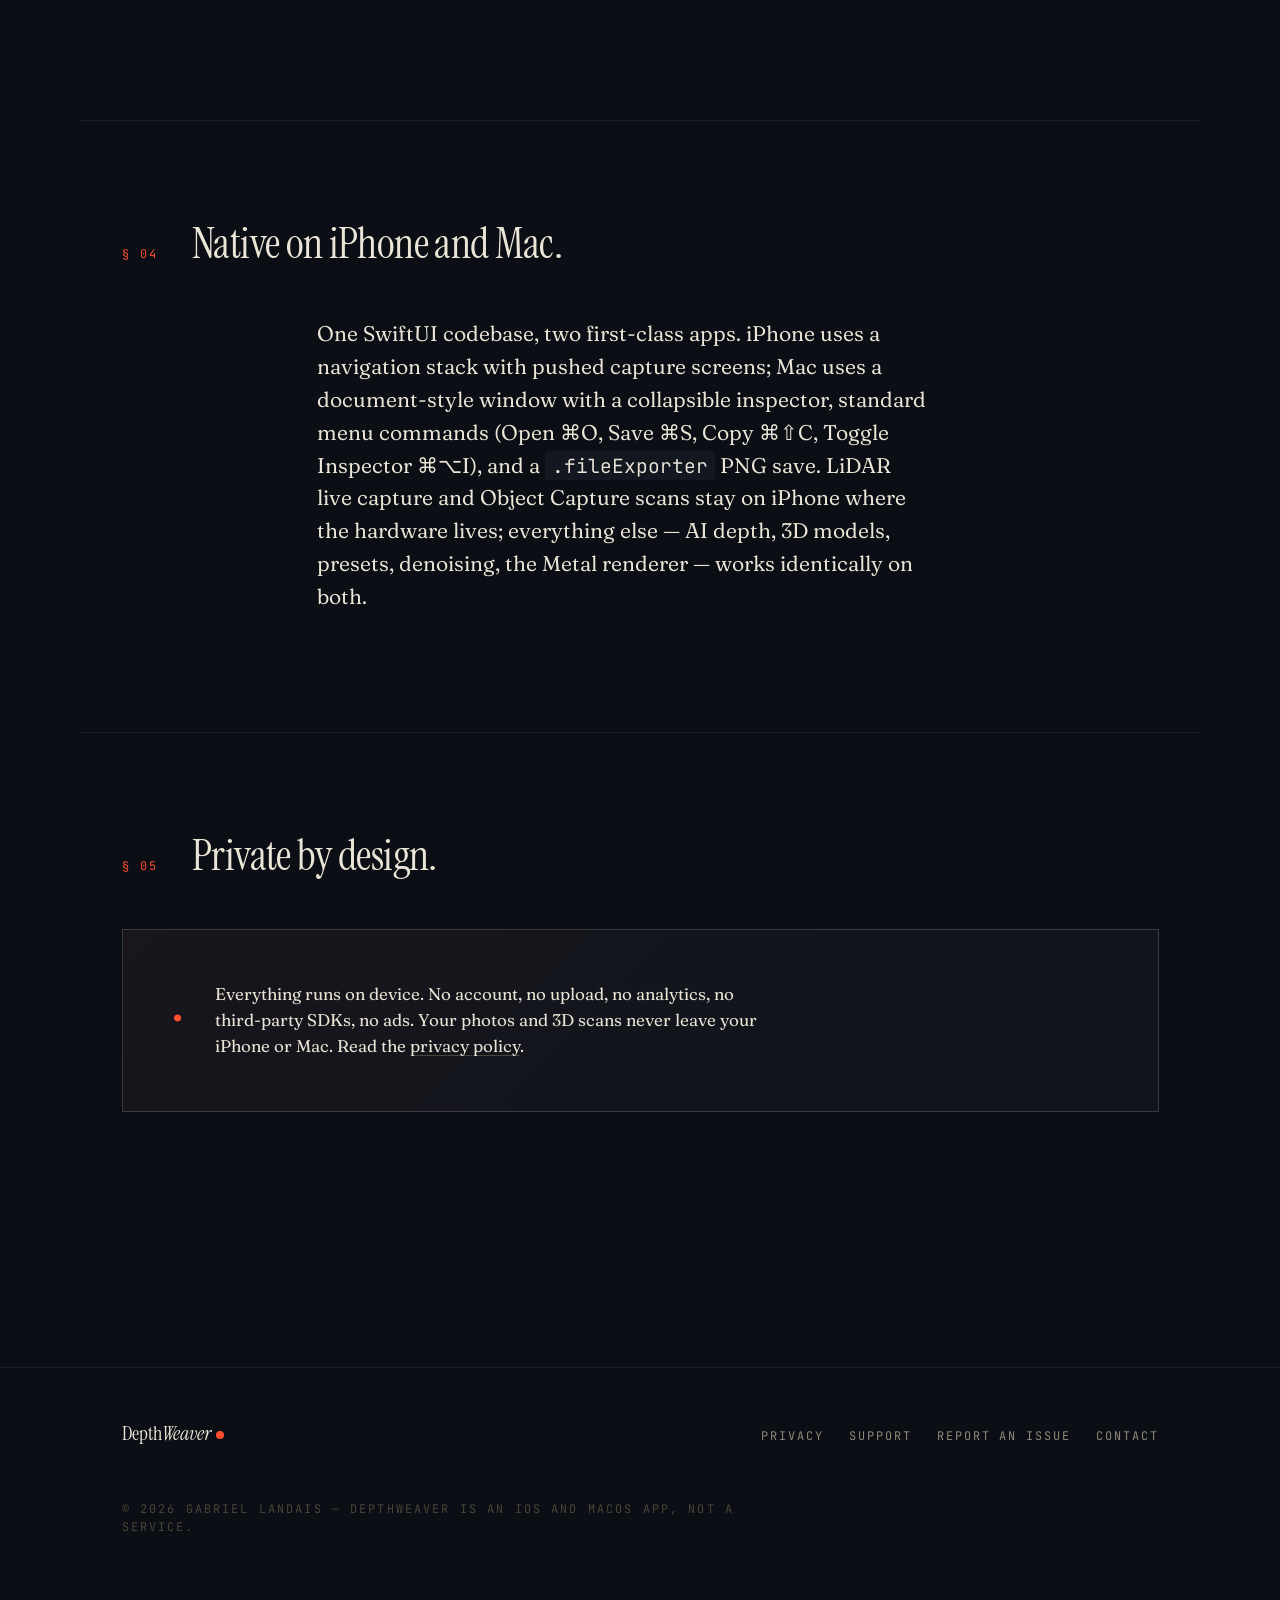
==== commit dc7254a2: "macOS" ====
--- a/index.html
+++ b/index.html
@@ -4,13 +4,13 @@
   <meta charset="utf-8">
   <meta name="viewport" content="width=device-width, initial-scale=1, viewport-fit=cover">
   <title>DepthWeaver — Magic Eye autostereograms from real-world depth</title>
-  <meta name="description" content="DepthWeaver is an iPhone app that turns LiDAR scans, on-device AI depth, 3D models, and in-app Object Capture scans into Magic Eye autostereograms. Private by design.">
+  <meta name="description" content="DepthWeaver is a native iPhone and Mac app that turns LiDAR scans, on-device AI depth, 3D models, and in-app Object Capture scans into Magic Eye autostereograms. GPU-accelerated, private by design.">
   <link rel="canonical" href="https://glandais.github.io/DepthWeaver/">
   <link rel="icon" type="image/svg+xml" href="favicon.svg">
   <meta name="theme-color" content="#0B0E14">
   <meta property="og:type" content="website">
   <meta property="og:title" content="DepthWeaver — Magic Eye, made from real depth.">
-  <meta property="og:description" content="LiDAR, on-device AI, 3D models, and in-app Object Capture scans — woven into autostereograms you can stare into.">
+  <meta property="og:description" content="LiDAR, on-device AI, 3D models, and in-app Object Capture scans — woven into autostereograms on iPhone and Mac, GPU-accelerated, never sent anywhere.">
   <meta property="og:url" content="https://glandais.github.io/DepthWeaver/">
   <meta name="twitter:card" content="summary_large_image">
   <link rel="preconnect" href="https://fonts.googleapis.com">
@@ -35,15 +35,20 @@
   <main>
     <section class="hero container">
       <div class="hero__head">
-        <span class="label">Issue 01 — iOS 17+</span>
+        <span class="label">Issue 01 — iOS 17+ · macOS 14+</span>
         <h1 class="display">Magic&nbsp;Eye,<br>made from <em>real depth.</em></h1>
         <p class="lead hero__sub">
           DepthWeaver turns LiDAR scans, on-device AI depth, 3D models, and
-          objects you scan with your iPhone into autostereograms you can stare
-          into — woven on your device, never sent anywhere else.
+          objects you scan into autostereograms you can stare into — woven on
+          your iPhone or Mac with a Metal compute kernel, never sent anywhere
+          else.
         </p>
 
         <dl class="hero__meta">
+          <div>
+            <dt>Platforms</dt>
+            <dd>iPhone · Mac</dd>
+          </div>
           <div>
             <dt>Sources</dt>
             <dd>4</dd>
@@ -51,6 +56,10 @@
           <div>
             <dt>Patterns</dt>
             <dd>6 + import</dd>
+          </div>
+          <div>
+            <dt>Renderer</dt>
+            <dd>Metal&nbsp;GPU</dd>
           </div>
           <div>
             <dt>Network</dt>
@@ -75,25 +84,25 @@
         <article class="feature">
           <div class="feature__num">A — Live LiDAR</div>
           <h3 class="feature__title">Point, freeze, weave.</h3>
-          <p>On iPhone Pro, the LiDAR scanner streams a real-time depth field. Tap to freeze a frame and feed it straight into the generator.</p>
+          <p>On iPhone Pro, the LiDAR scanner streams a real-time depth field. Tap to freeze a frame and feed it straight into the generator. (iPhone only — there is no LiDAR on Mac.)</p>
         </article>
 
         <article class="feature">
           <div class="feature__num">B — On-device AI</div>
           <h3 class="feature__title">Depth from any photo.</h3>
-          <p>Depth Anything V2 runs on the Neural Engine. Pick a picture, get a depth map. Nothing uploads — the model is bundled in the app.</p>
+          <p>Depth Anything V2 runs on the Neural Engine on iPhone, on the GPU on Mac. Pick a picture, get a depth map. Nothing uploads — the model is bundled in the app.</p>
         </article>
 
         <article class="feature">
           <div class="feature__num">C — 3D models</div>
           <h3 class="feature__title">USDZ, USD, OBJ, SCN.</h3>
-          <p>Drop a 3D file in, orbit the camera, capture the view-space depth. Bundled samples ship with the app to play with right away.</p>
+          <p>Drop a 3D file in, orbit the camera, capture the view-space depth. Bundled samples ship with the app to play with right away. Available on both iPhone and Mac.</p>
         </article>
 
         <article class="feature">
           <div class="feature__num">D — Object Capture</div>
           <h3 class="feature__title">Scan a real object in three orbits.</h3>
-          <p>Apple's guided photogrammetry, embedded in the app. Walk around a small object, let RealityKit reconstruct a USDZ on device, then weave its depth. Saved to your private "My captures" library — rename, reuse, delete.</p>
+          <p>Apple's guided photogrammetry, embedded in the app. Walk around a small object, let RealityKit reconstruct a USDZ on device, then weave its depth. Saved to your private "My captures" library — rename, reuse, delete. (iPhone Pro only.)</p>
         </article>
       </div>
     </section>
@@ -127,11 +136,14 @@
           redraws as you slide.
         </p>
         <p>
-          Under the hood: a parallelised version of the Thimbleby–Inglis–Witten
-          autostereogram algorithm with W. A. Steer's link-based hidden-surface
-          refinement. Powered by ARKit, Core ML, SceneKit, Metal, and Core Image.
-          Output is upscaled so the minimum dimension is at least 960&nbsp;px —
-          print-ready or share-ready.
+          Under the hood: W. A. Steer's extension of the Thimbleby–Inglis–Witten
+          autostereogram algorithm — link-based hidden-surface refinement,
+          centre-outwards bitmapped patterns, OKLab gap fill and oversampling.
+          The whole pipeline runs as a Metal compute kernel, one thread per
+          output row, with a parallel CPU fallback when Metal is unavailable.
+          Powered by ARKit, Object Capture, Core ML, SceneKit, Metal, and Core
+          Image. Output is upscaled so the minimum dimension is at least
+          960&nbsp;px — print-ready or share-ready.
         </p>
       </div>
     </section>
@@ -139,6 +151,25 @@
     <section class="section container">
       <header class="section__head">
         <span class="section__num">§ 04</span>
+        <h2 class="section__title">Native on iPhone and Mac.</h2>
+      </header>
+
+      <div class="container-narrow" style="padding-inline: 0;">
+        <p class="lead">
+          One SwiftUI codebase, two first-class apps. iPhone uses a navigation
+          stack with pushed capture screens; Mac uses a document-style window
+          with a collapsible inspector, standard menu commands (Open ⌘O, Save
+          ⌘S, Copy ⌘⇧C, Toggle Inspector ⌘⌥I), and a <code>.fileExporter</code>
+          PNG save. LiDAR live capture and Object Capture scans stay on iPhone
+          where the hardware lives; everything else — AI depth, 3D models,
+          presets, denoising, the Metal renderer — works identically on both.
+        </p>
+      </div>
+    </section>
+
+    <section class="section container">
+      <header class="section__head">
+        <span class="section__num">§ 05</span>
         <h2 class="section__title">Private by design.</h2>
       </header>
 
@@ -147,7 +178,7 @@
         <p>
           Everything runs on device. No account, no upload, no analytics, no
           third-party SDKs, no ads. Your photos and 3D scans never leave your
-          iPhone. Read the
+          iPhone or Mac. Read the
           <a href="privacy/">privacy policy</a>.
         </p>
       </div>
@@ -167,7 +198,7 @@
         <a href="mailto:gabriel.landais@gmail.com">Contact</a>
       </nav>
       <p class="site-footer__meta">
-        © <span id="year">2026</span> Gabriel Landais — DepthWeaver is an iOS app, not a service.
+        © <span id="year">2026</span> Gabriel Landais — DepthWeaver is an iOS and macOS app, not a service.
       </p>
     </div>
   </footer>
--- a/assets/style.css
+++ b/assets/style.css
@@ -274,7 +274,7 @@
 }
 .hero__meta {
   display: grid;
-  grid-template-columns: repeat(3, max-content);
+  grid-template-columns: repeat(auto-fit, max-content);
   gap: var(--s-6);
   margin-top: var(--s-7);
   padding-top: var(--s-5);
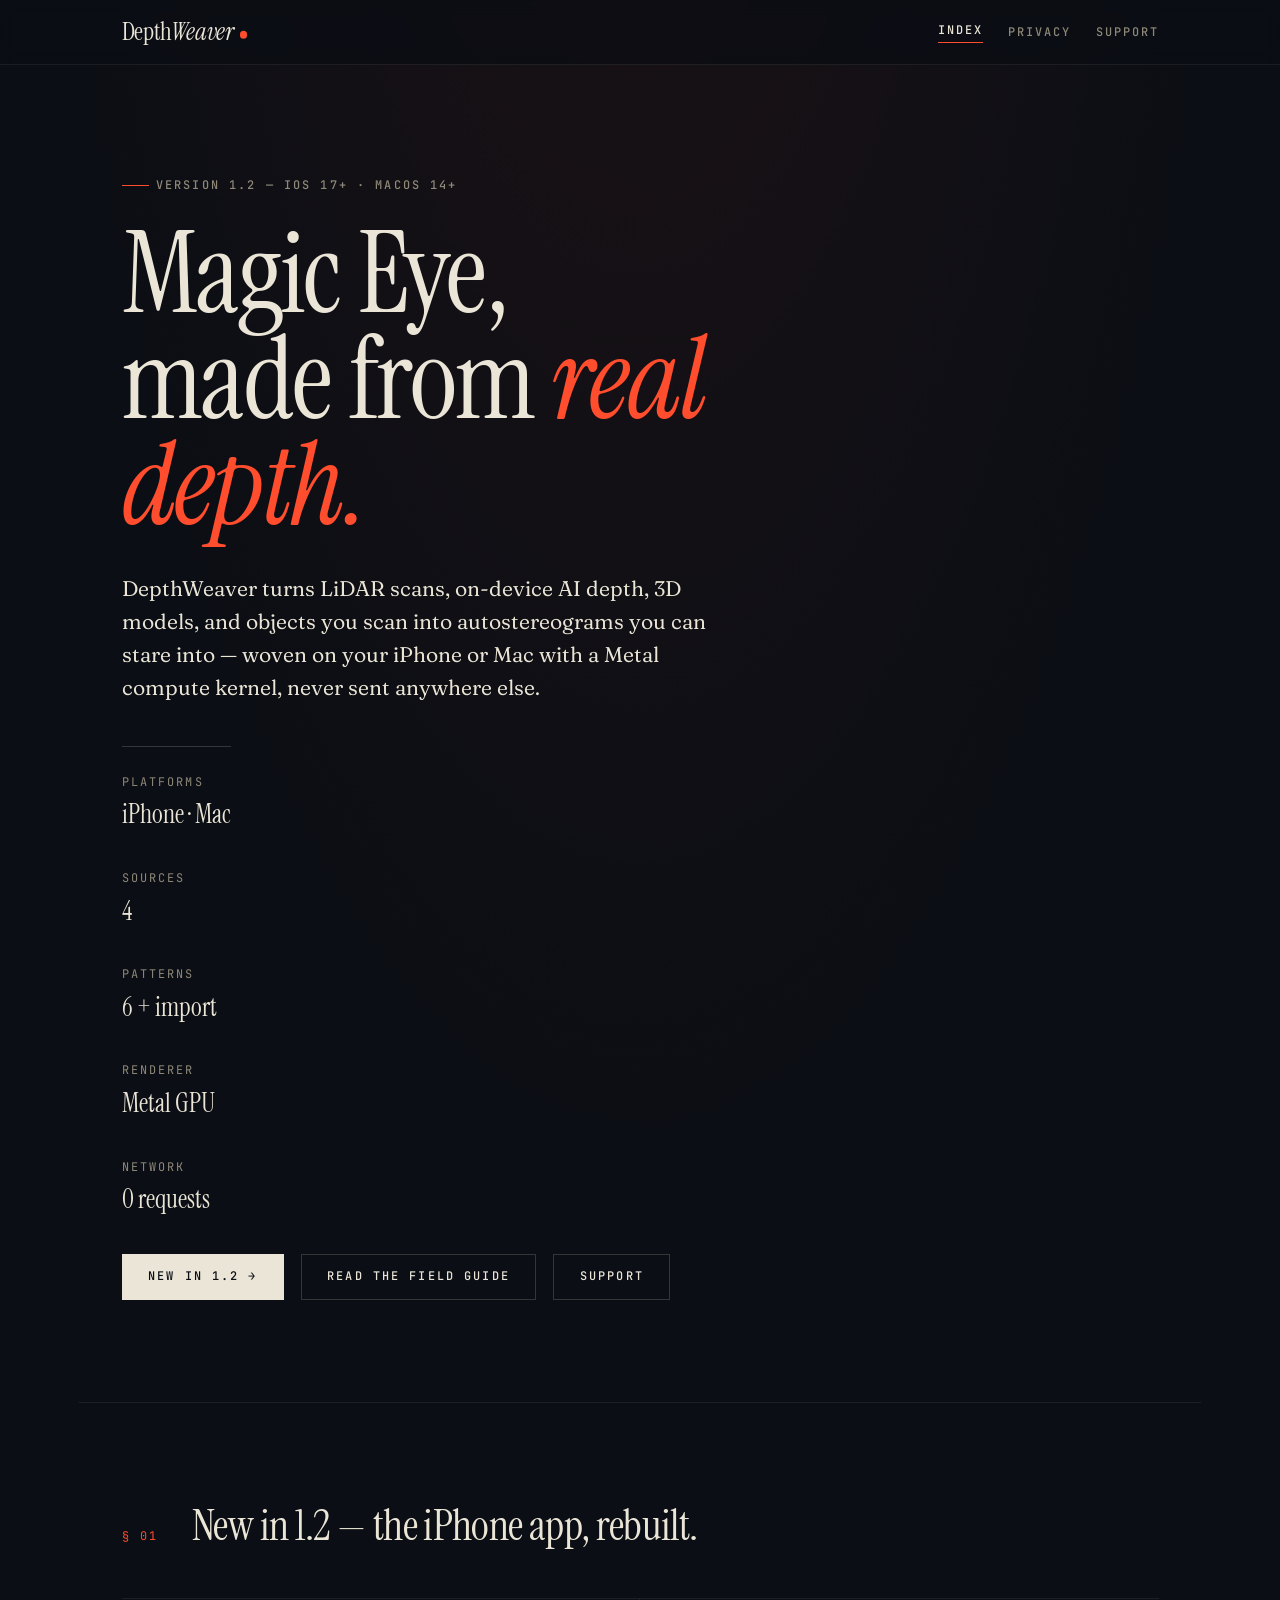
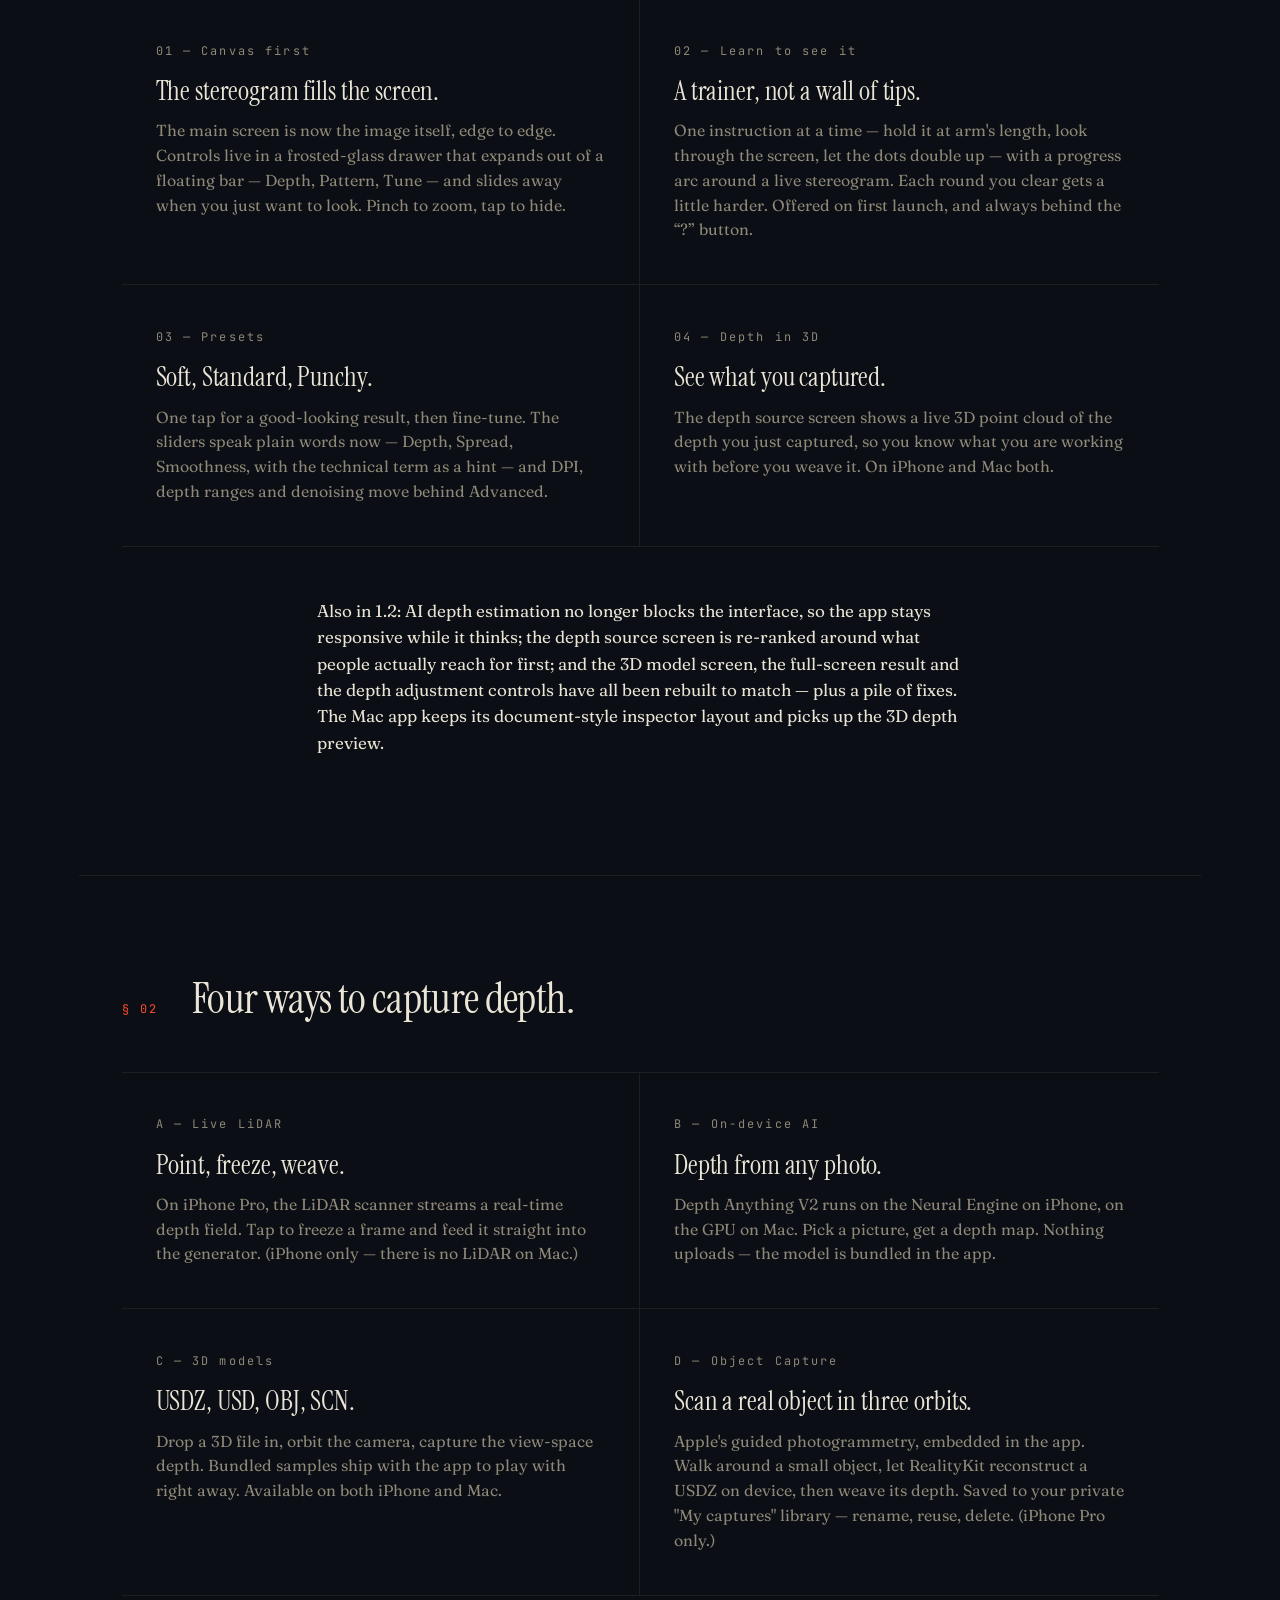
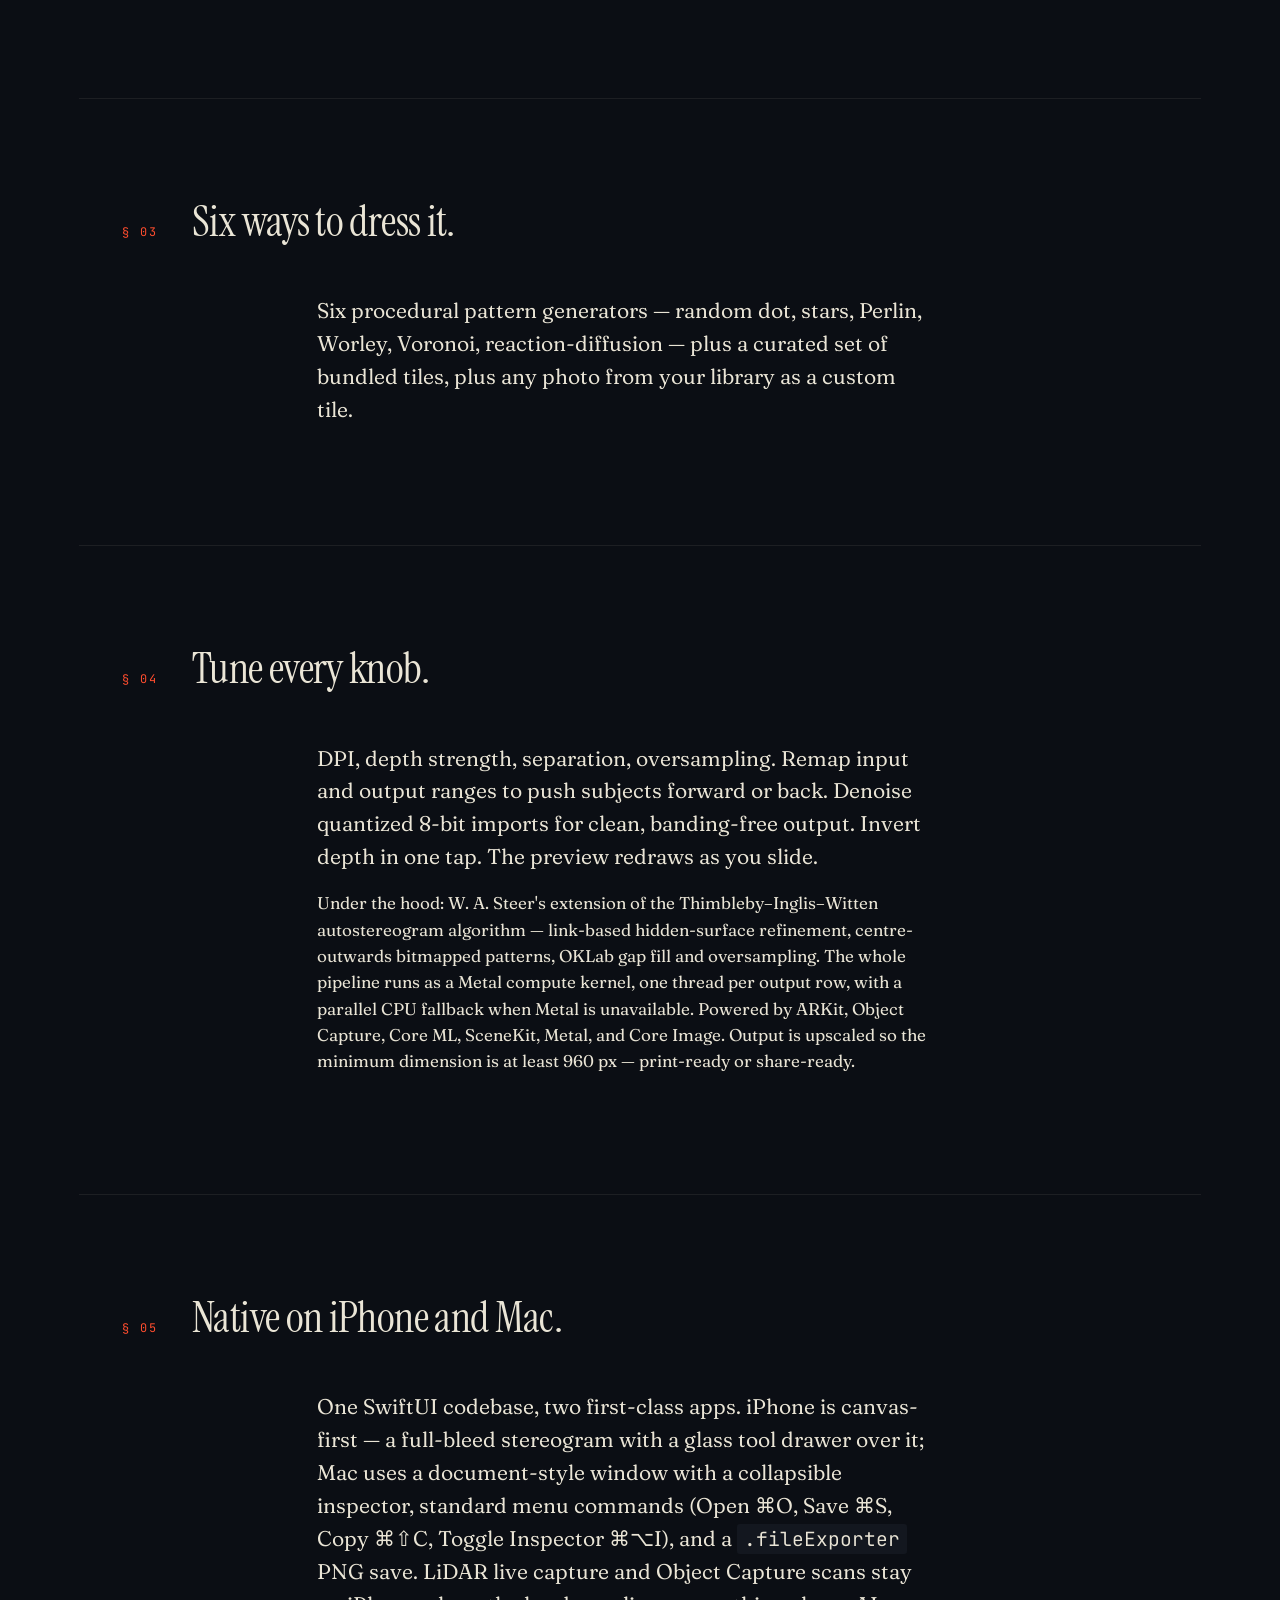
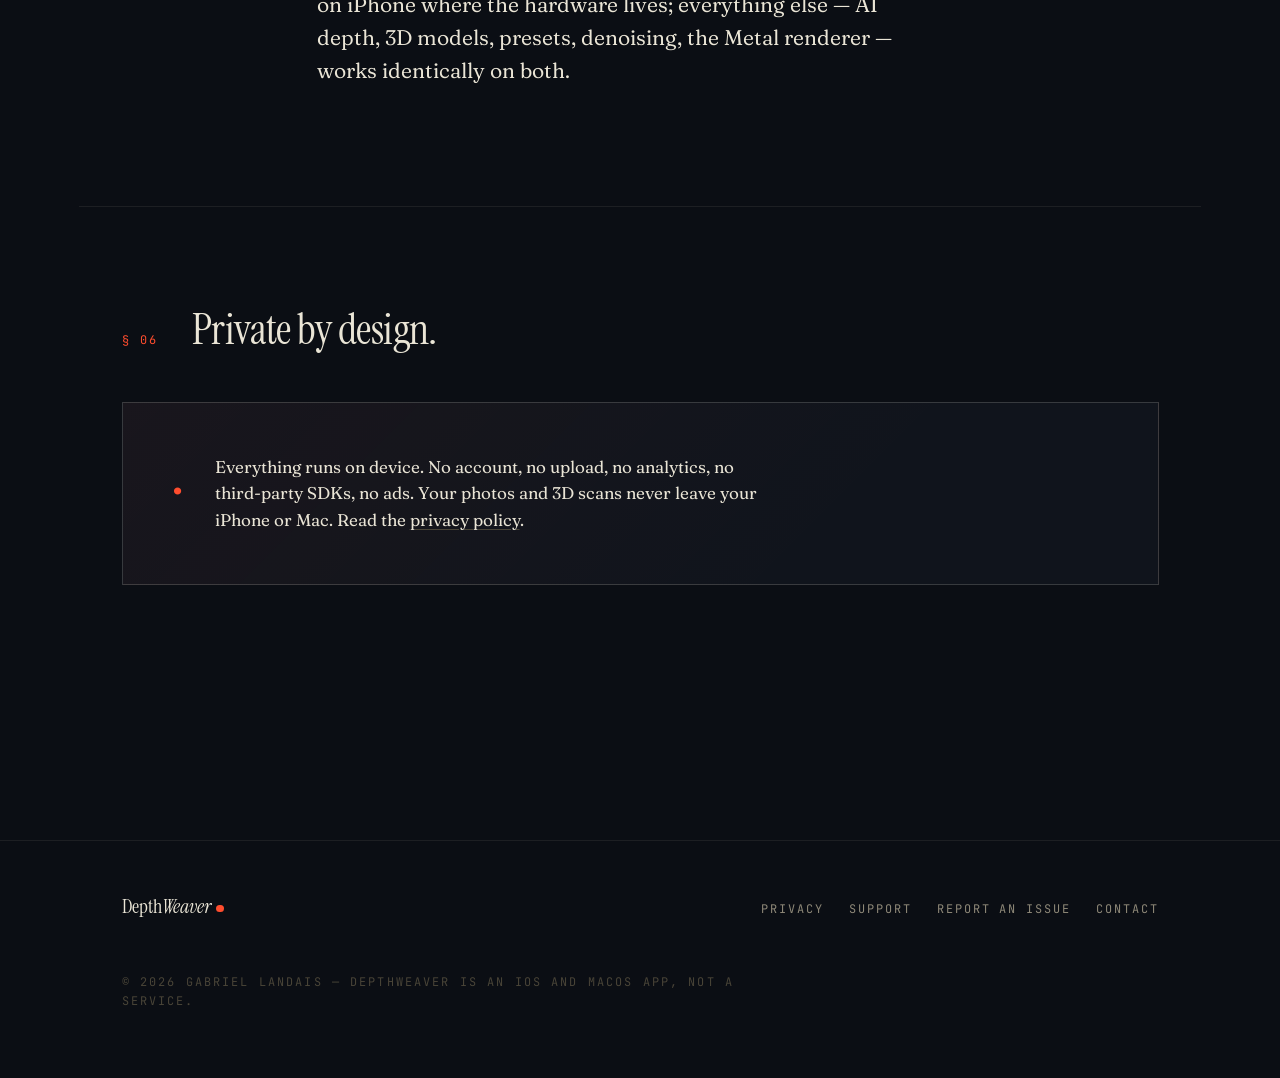
==== commit 95e99960: "website: update for 1.2.0 Adds a "New in 1.2" section to the index covering the four things the rele" ====
--- a/index.html
+++ b/index.html
@@ -35,7 +35,7 @@
   <main>
     <section class="hero container">
       <div class="hero__head">
-        <span class="label">Issue 01 — iOS 17+ · macOS 14+</span>
+        <span class="label">Version 1.2 — iOS 17+ · macOS 14+</span>
         <h1 class="display">Magic&nbsp;Eye,<br>made from <em>real depth.</em></h1>
         <p class="lead hero__sub">
           DepthWeaver turns LiDAR scans, on-device AI depth, 3D models, and
@@ -68,15 +68,60 @@
         </dl>
 
         <div class="cta-row">
-          <a class="btn btn--primary" href="#features">Read the field guide <span aria-hidden="true">→</span></a>
+          <a class="btn btn--primary" href="#whats-new">New in 1.2 <span aria-hidden="true">→</span></a>
+          <a class="btn" href="#features">Read the field guide</a>
           <a class="btn" href="support/">Support</a>
         </div>
       </div>
     </section>
 
+    <section class="section container" id="whats-new">
+      <header class="section__head">
+        <span class="section__num">§ 01</span>
+        <h2 class="section__title">New in 1.2 — the iPhone app, rebuilt.</h2>
+      </header>
+
+      <div class="features">
+        <article class="feature">
+          <div class="feature__num">01 — Canvas first</div>
+          <h3 class="feature__title">The stereogram fills the screen.</h3>
+          <p>The main screen is now the image itself, edge to edge. Controls live in a frosted-glass drawer that expands out of a floating bar — Depth, Pattern, Tune — and slides away when you just want to look. Pinch to zoom, tap to hide.</p>
+        </article>
+
+        <article class="feature">
+          <div class="feature__num">02 — Learn to see it</div>
+          <h3 class="feature__title">A trainer, not a wall of tips.</h3>
+          <p>One instruction at a time — hold it at arm's length, look through the screen, let the dots double up — with a progress arc around a live stereogram. Each round you clear gets a little harder. Offered on first launch, and always behind the “?” button.</p>
+        </article>
+
+        <article class="feature">
+          <div class="feature__num">03 — Presets</div>
+          <h3 class="feature__title">Soft, Standard, Punchy.</h3>
+          <p>One tap for a good-looking result, then fine-tune. The sliders speak plain words now — Depth, Spread, Smoothness, with the technical term as a hint — and DPI, depth ranges and denoising move behind Advanced.</p>
+        </article>
+
+        <article class="feature">
+          <div class="feature__num">04 — Depth in 3D</div>
+          <h3 class="feature__title">See what you captured.</h3>
+          <p>The depth source screen shows a live 3D point cloud of the depth you just captured, so you know what you are working with before you weave it. On iPhone and Mac both.</p>
+        </article>
+      </div>
+
+      <div class="container-narrow" style="padding-inline: 0; margin-top: var(--s-8);">
+        <p>
+          Also in 1.2: AI depth estimation no longer blocks the interface, so the
+          app stays responsive while it thinks; the depth source screen is
+          re-ranked around what people actually reach for first; and the 3D model
+          screen, the full-screen result and the depth adjustment controls have
+          all been rebuilt to match — plus a pile of fixes. The Mac app keeps its
+          document-style inspector layout and picks up the 3D depth preview.
+        </p>
+      </div>
+    </section>
+
     <section class="section container" id="features">
       <header class="section__head">
-        <span class="section__num">§ 01</span>
+        <span class="section__num">§ 02</span>
         <h2 class="section__title">Four ways to capture depth.</h2>
       </header>
 
@@ -109,7 +154,7 @@
 
     <section class="section container">
       <header class="section__head">
-        <span class="section__num">§ 02</span>
+        <span class="section__num">§ 03</span>
         <h2 class="section__title">Six ways to dress it.</h2>
       </header>
 
@@ -124,7 +169,7 @@
 
     <section class="section container">
       <header class="section__head">
-        <span class="section__num">§ 03</span>
+        <span class="section__num">§ 04</span>
         <h2 class="section__title">Tune every knob.</h2>
       </header>
 
@@ -150,14 +195,15 @@
 
     <section class="section container">
       <header class="section__head">
-        <span class="section__num">§ 04</span>
+        <span class="section__num">§ 05</span>
         <h2 class="section__title">Native on iPhone and Mac.</h2>
       </header>
 
       <div class="container-narrow" style="padding-inline: 0;">
         <p class="lead">
-          One SwiftUI codebase, two first-class apps. iPhone uses a navigation
-          stack with pushed capture screens; Mac uses a document-style window
+          One SwiftUI codebase, two first-class apps. iPhone is canvas-first —
+          a full-bleed stereogram with a glass tool drawer over it; Mac uses a
+          document-style window
           with a collapsible inspector, standard menu commands (Open ⌘O, Save
           ⌘S, Copy ⌘⇧C, Toggle Inspector ⌘⌥I), and a <code>.fileExporter</code>
           PNG save. LiDAR live capture and Object Capture scans stay on iPhone
@@ -169,7 +215,7 @@
 
     <section class="section container">
       <header class="section__head">
-        <span class="section__num">§ 05</span>
+        <span class="section__num">§ 06</span>
         <h2 class="section__title">Private by design.</h2>
       </header>
 
@@ -194,7 +240,7 @@
       <nav class="site-footer__nav" aria-label="Footer">
         <a href="privacy/">Privacy</a>
         <a href="support/">Support</a>
-        <a href="https://github.com/glandais/DepthWeaver/issues" rel="noopener">Report an issue</a>
+        <a href="https://github.com/glandais/DepthWeaverApp/issues" rel="noopener">Report an issue</a>
         <a href="mailto:gabriel.landais@gmail.com">Contact</a>
       </nav>
       <p class="site-footer__meta">
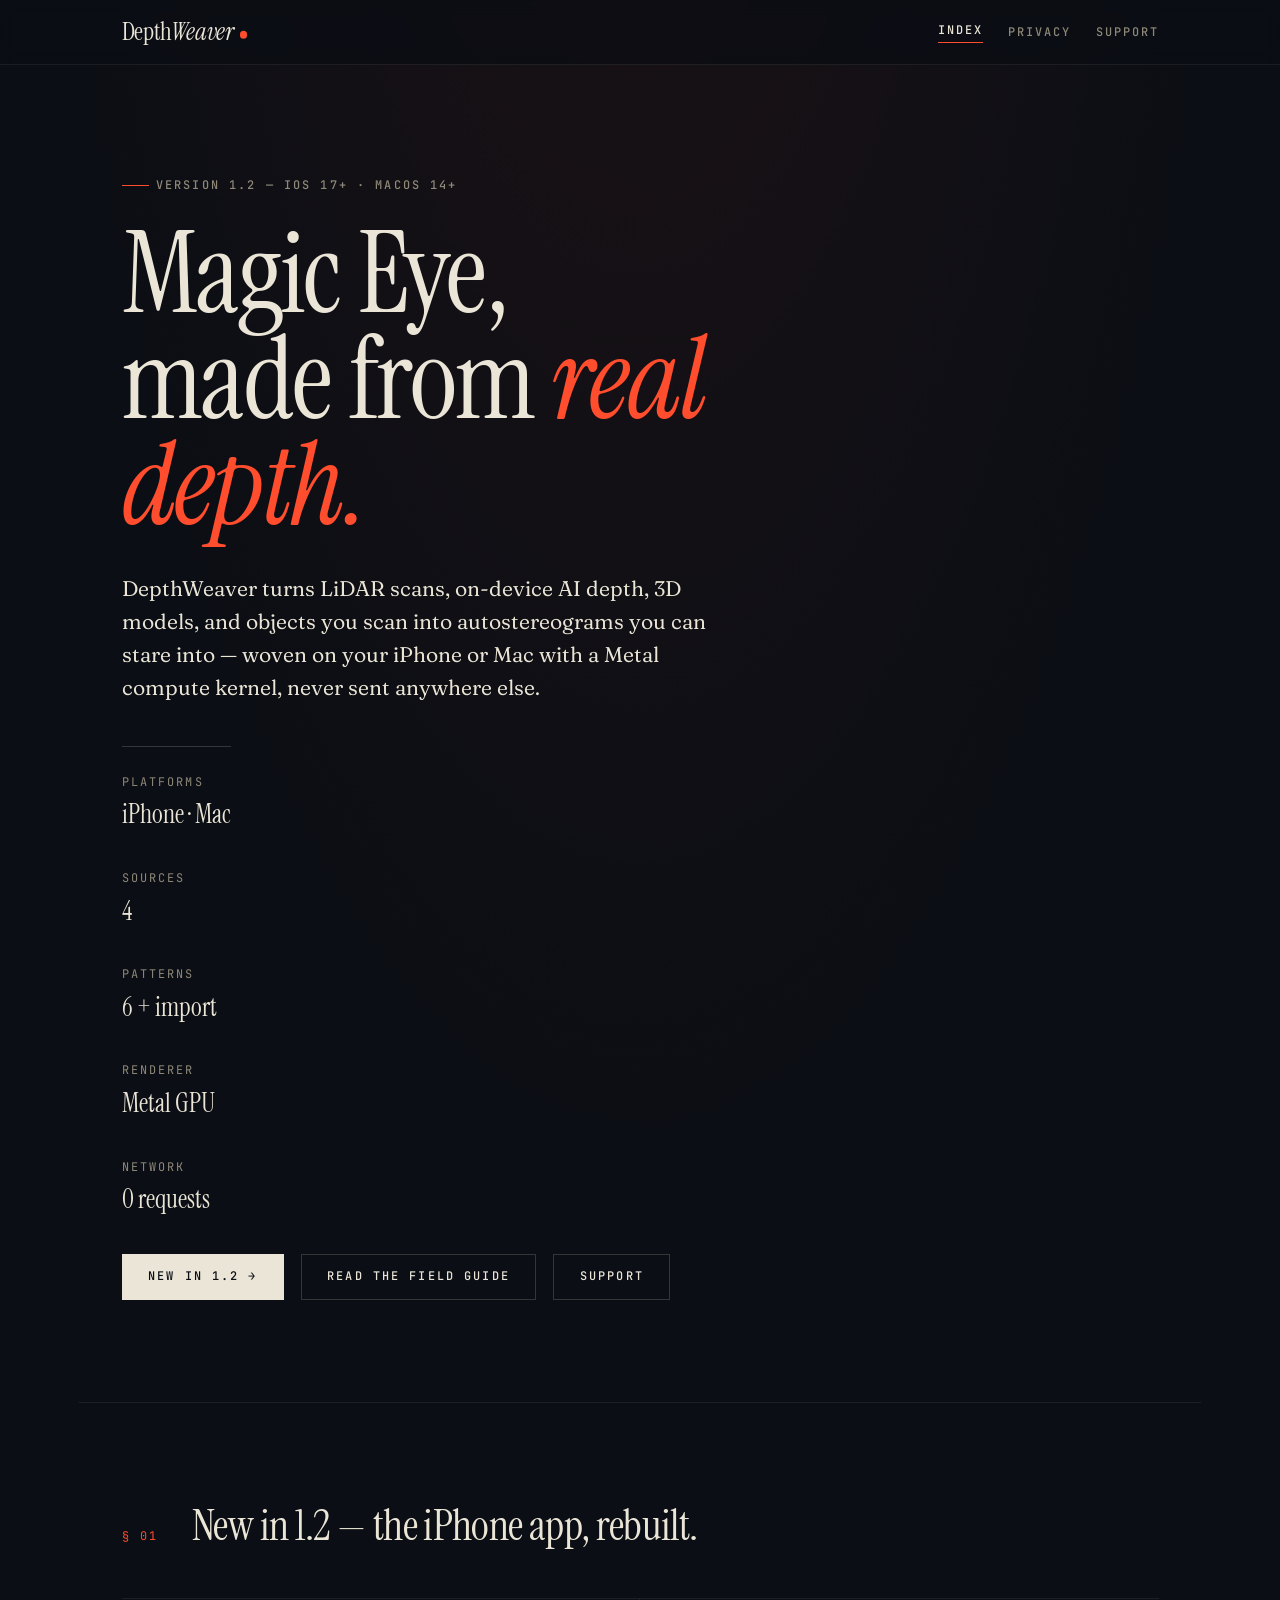
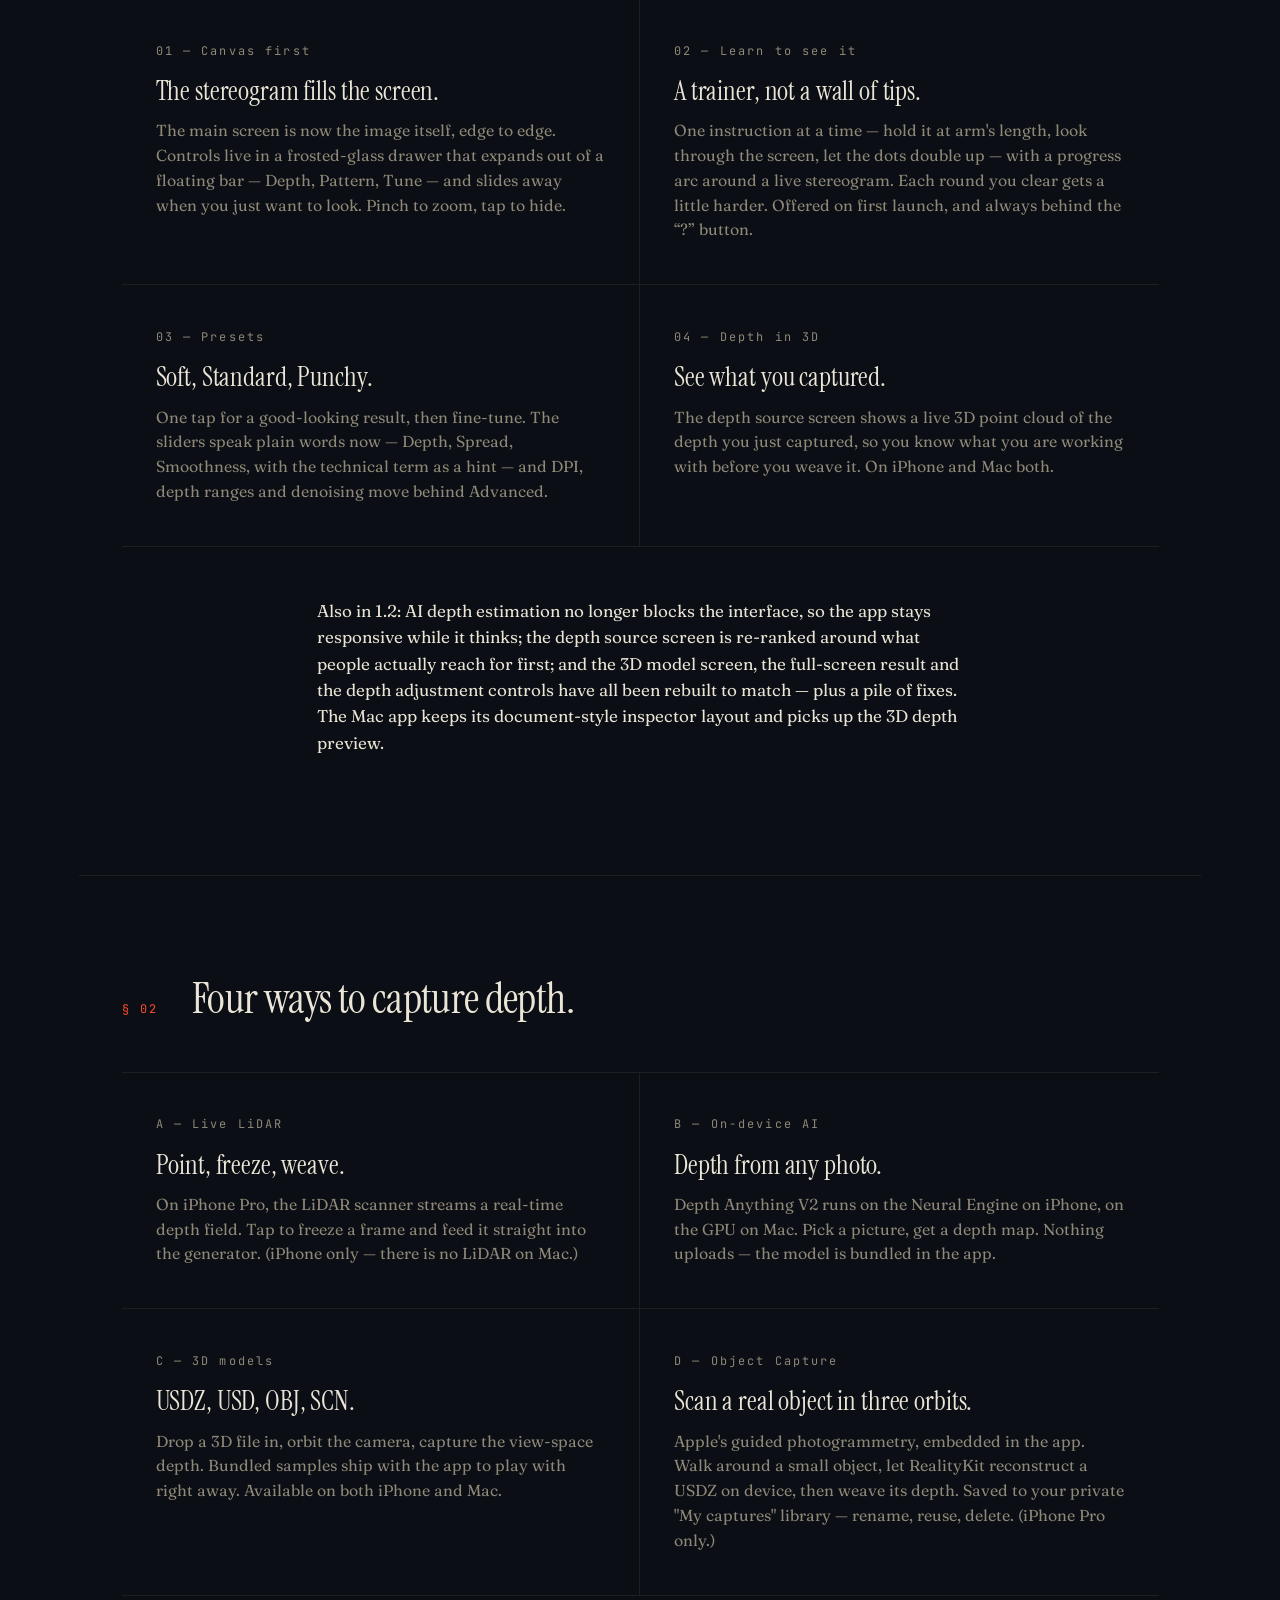
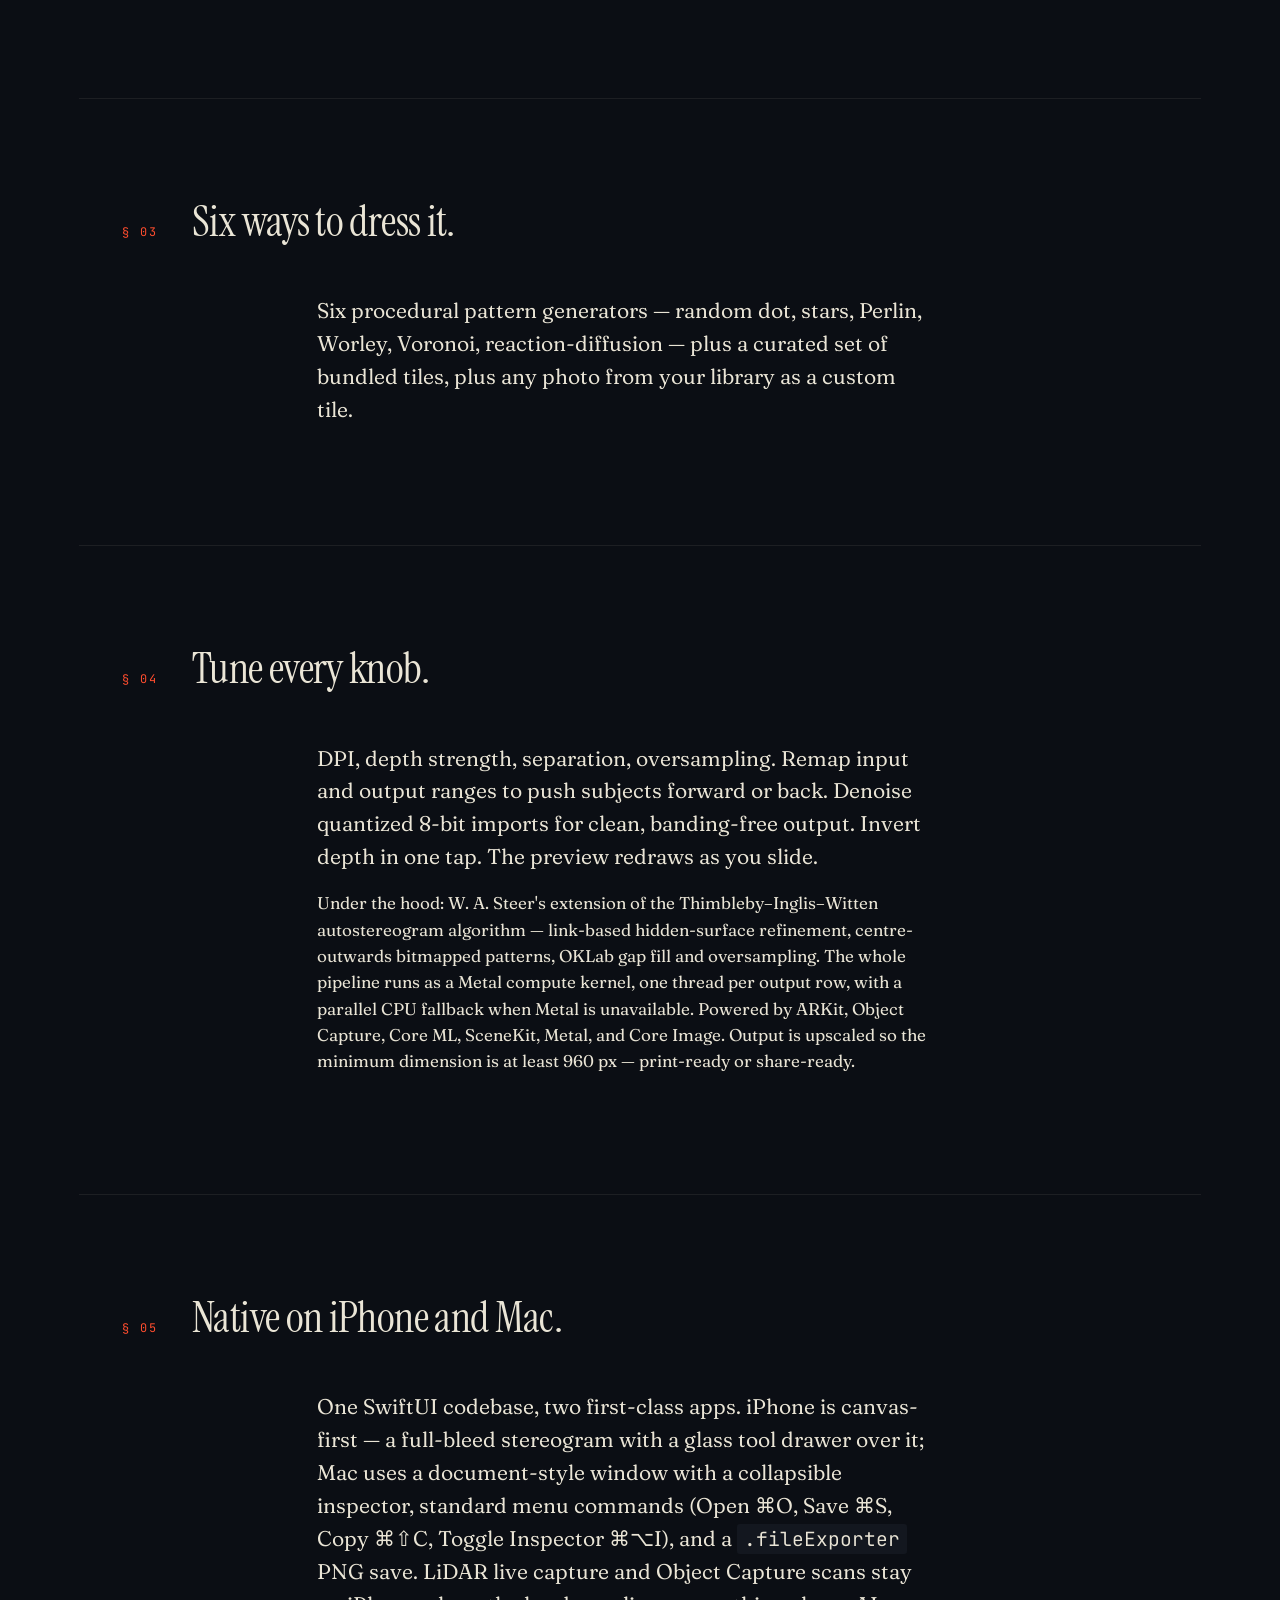
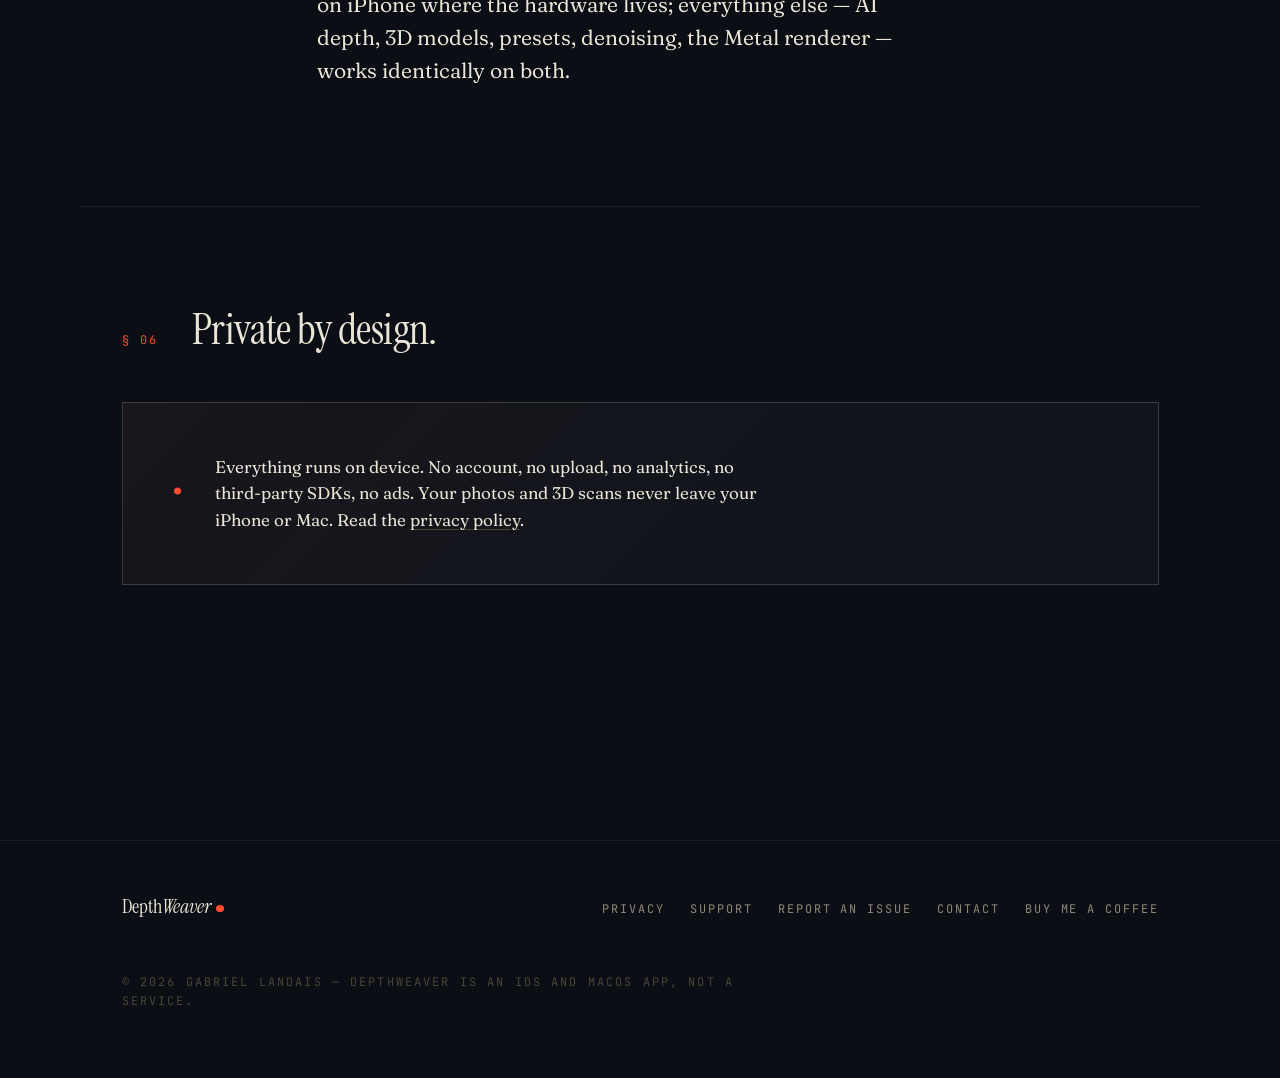
==== commit b80ece18: "website: add a Ko-fi link to the footer Co-Authored-By: Claude Fable 5.1 <noreply@anthropic.com>" ====
--- a/index.html
+++ b/index.html
@@ -242,6 +242,7 @@
         <a href="support/">Support</a>
         <a href="https://github.com/glandais/DepthWeaverApp/issues" rel="noopener">Report an issue</a>
         <a href="mailto:gabriel.landais@gmail.com">Contact</a>
+        <a href="https://ko-fi.com/gabylandais" rel="noopener">Buy me a coffee</a>
       </nav>
       <p class="site-footer__meta">
         © <span id="year">2026</span> Gabriel Landais — DepthWeaver is an iOS and macOS app, not a service.
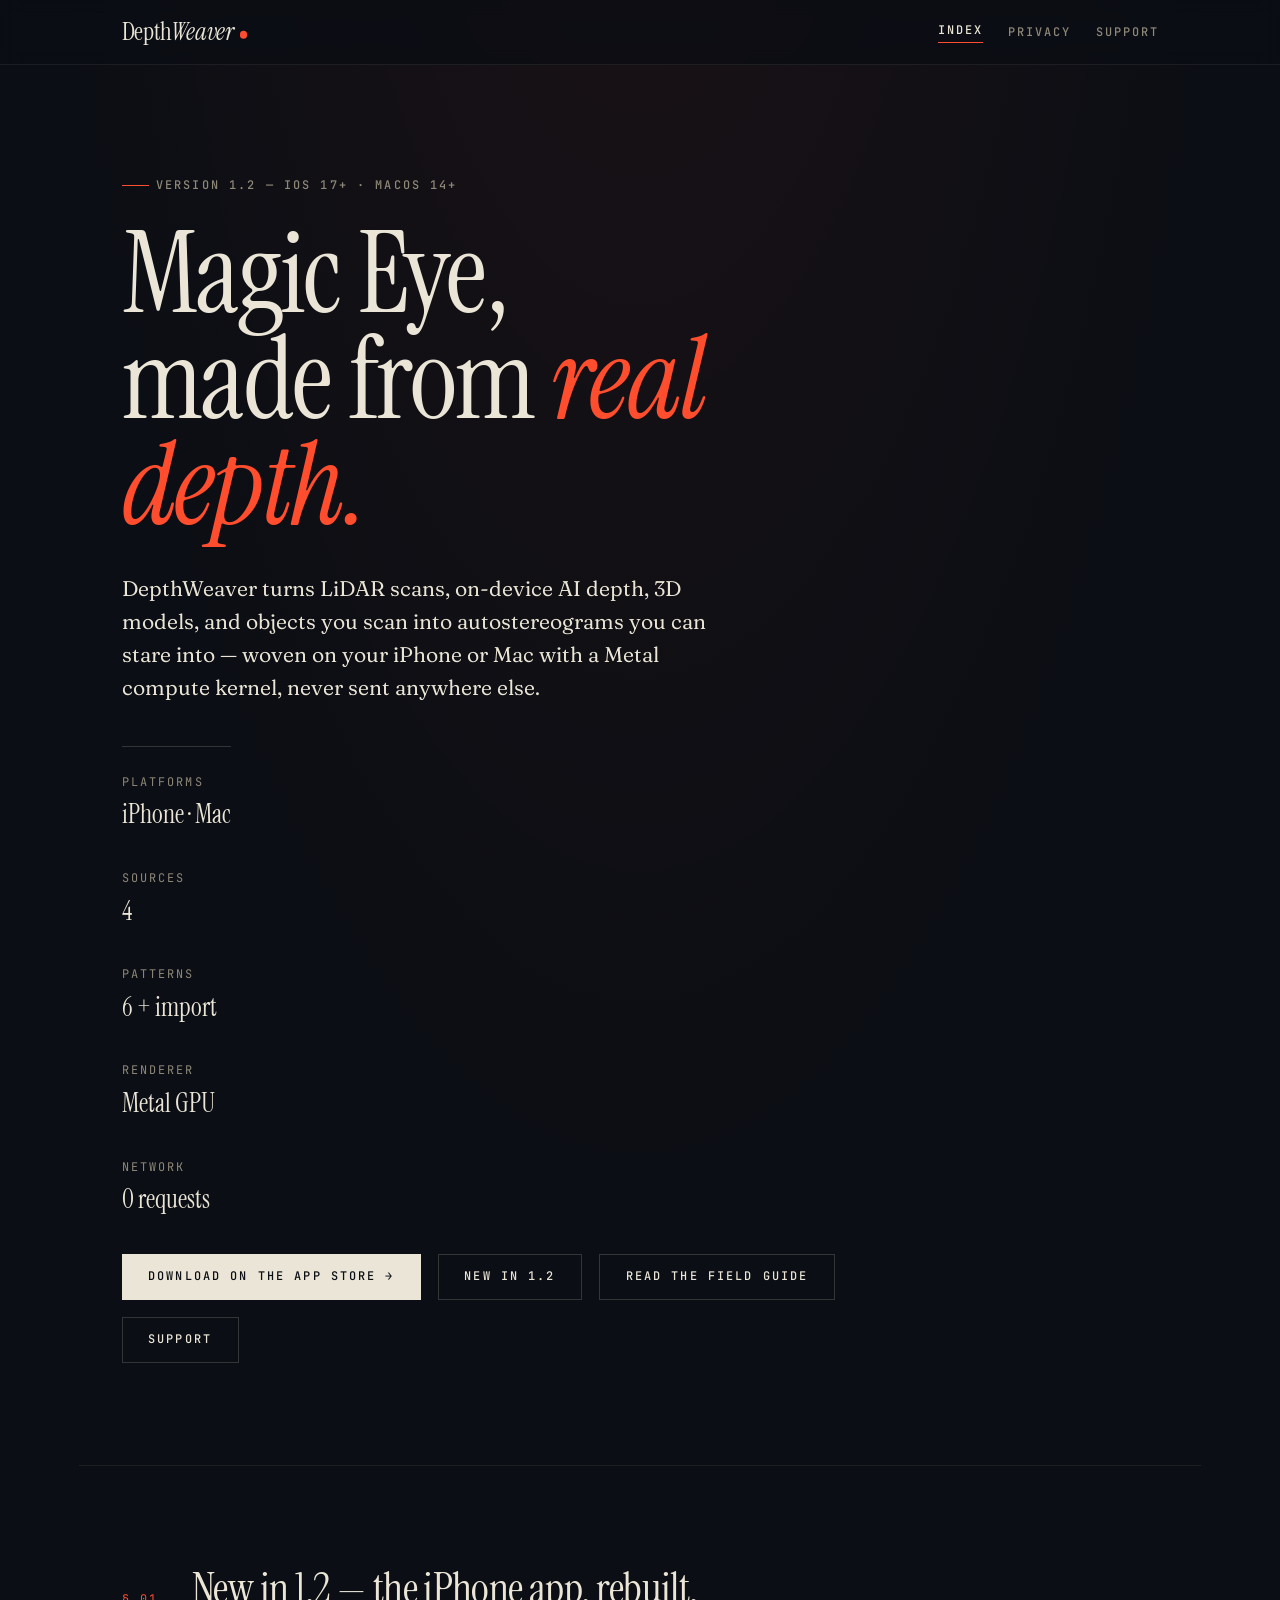
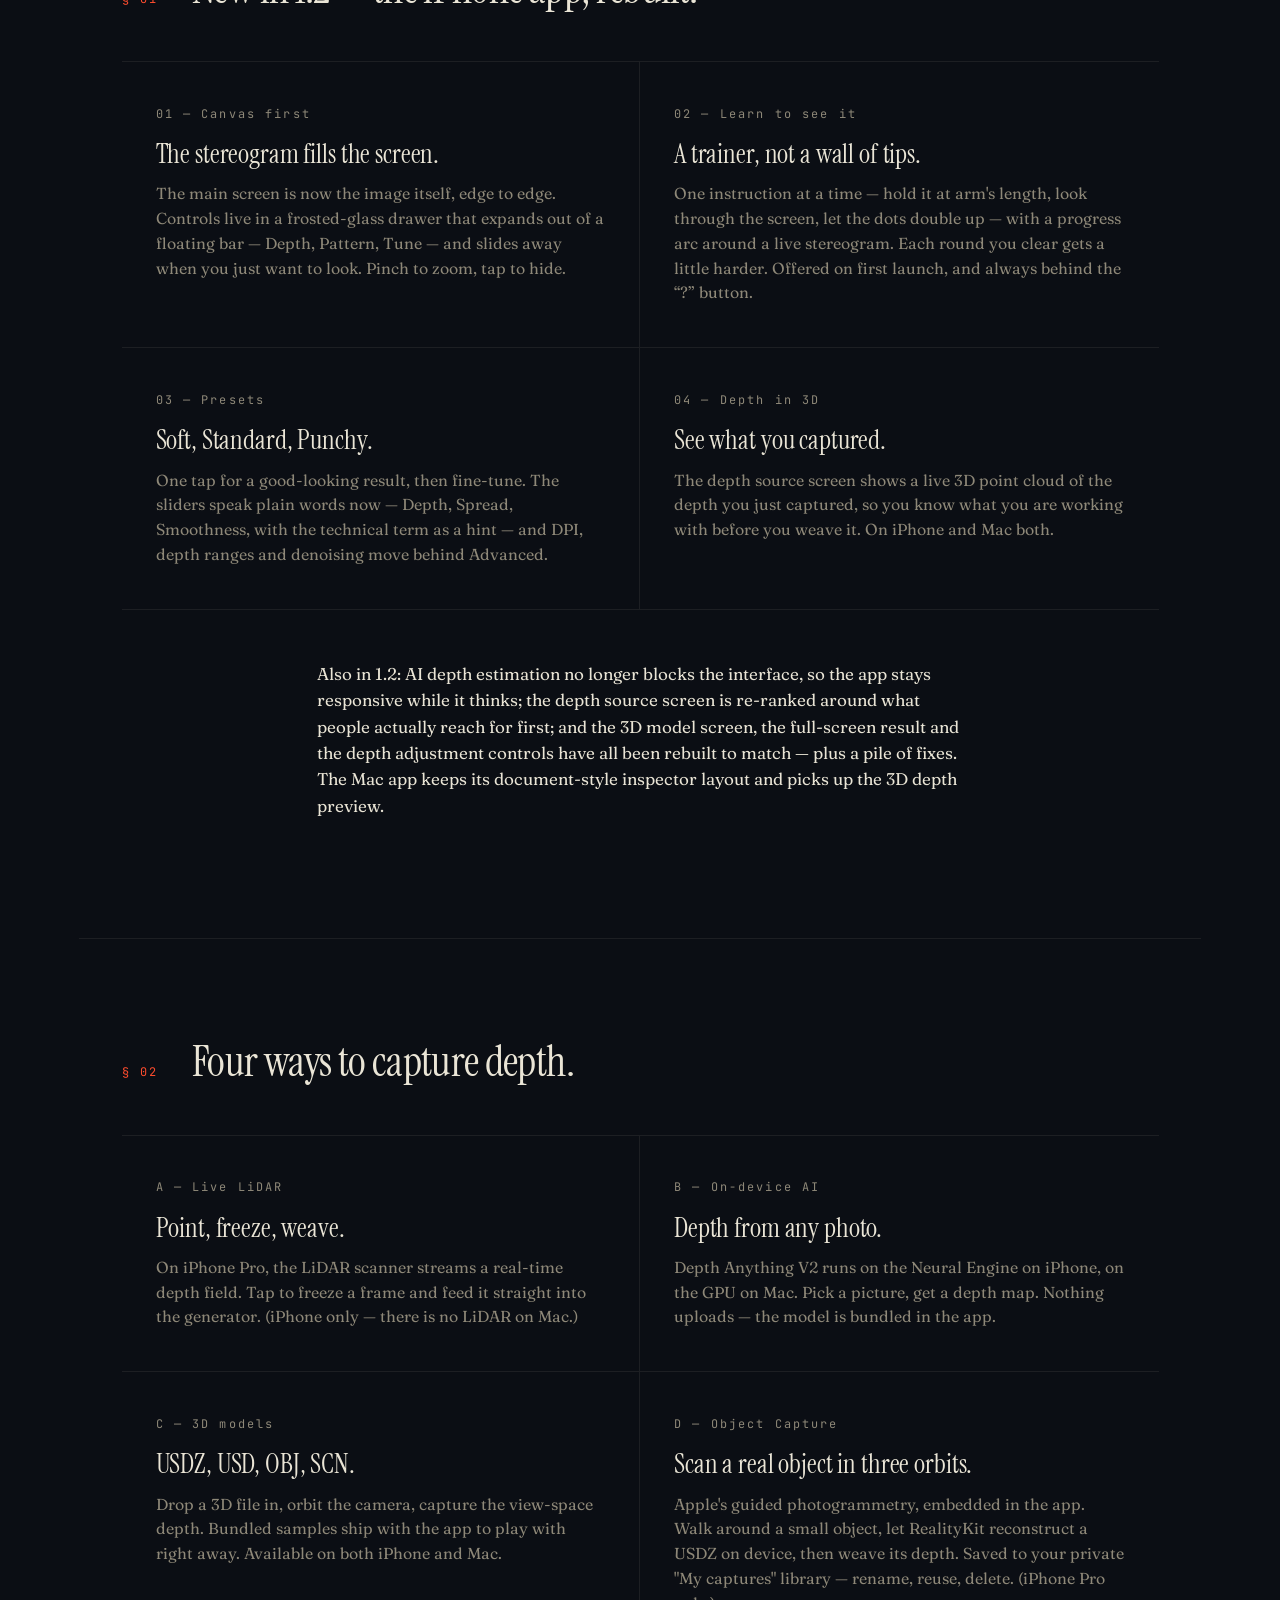
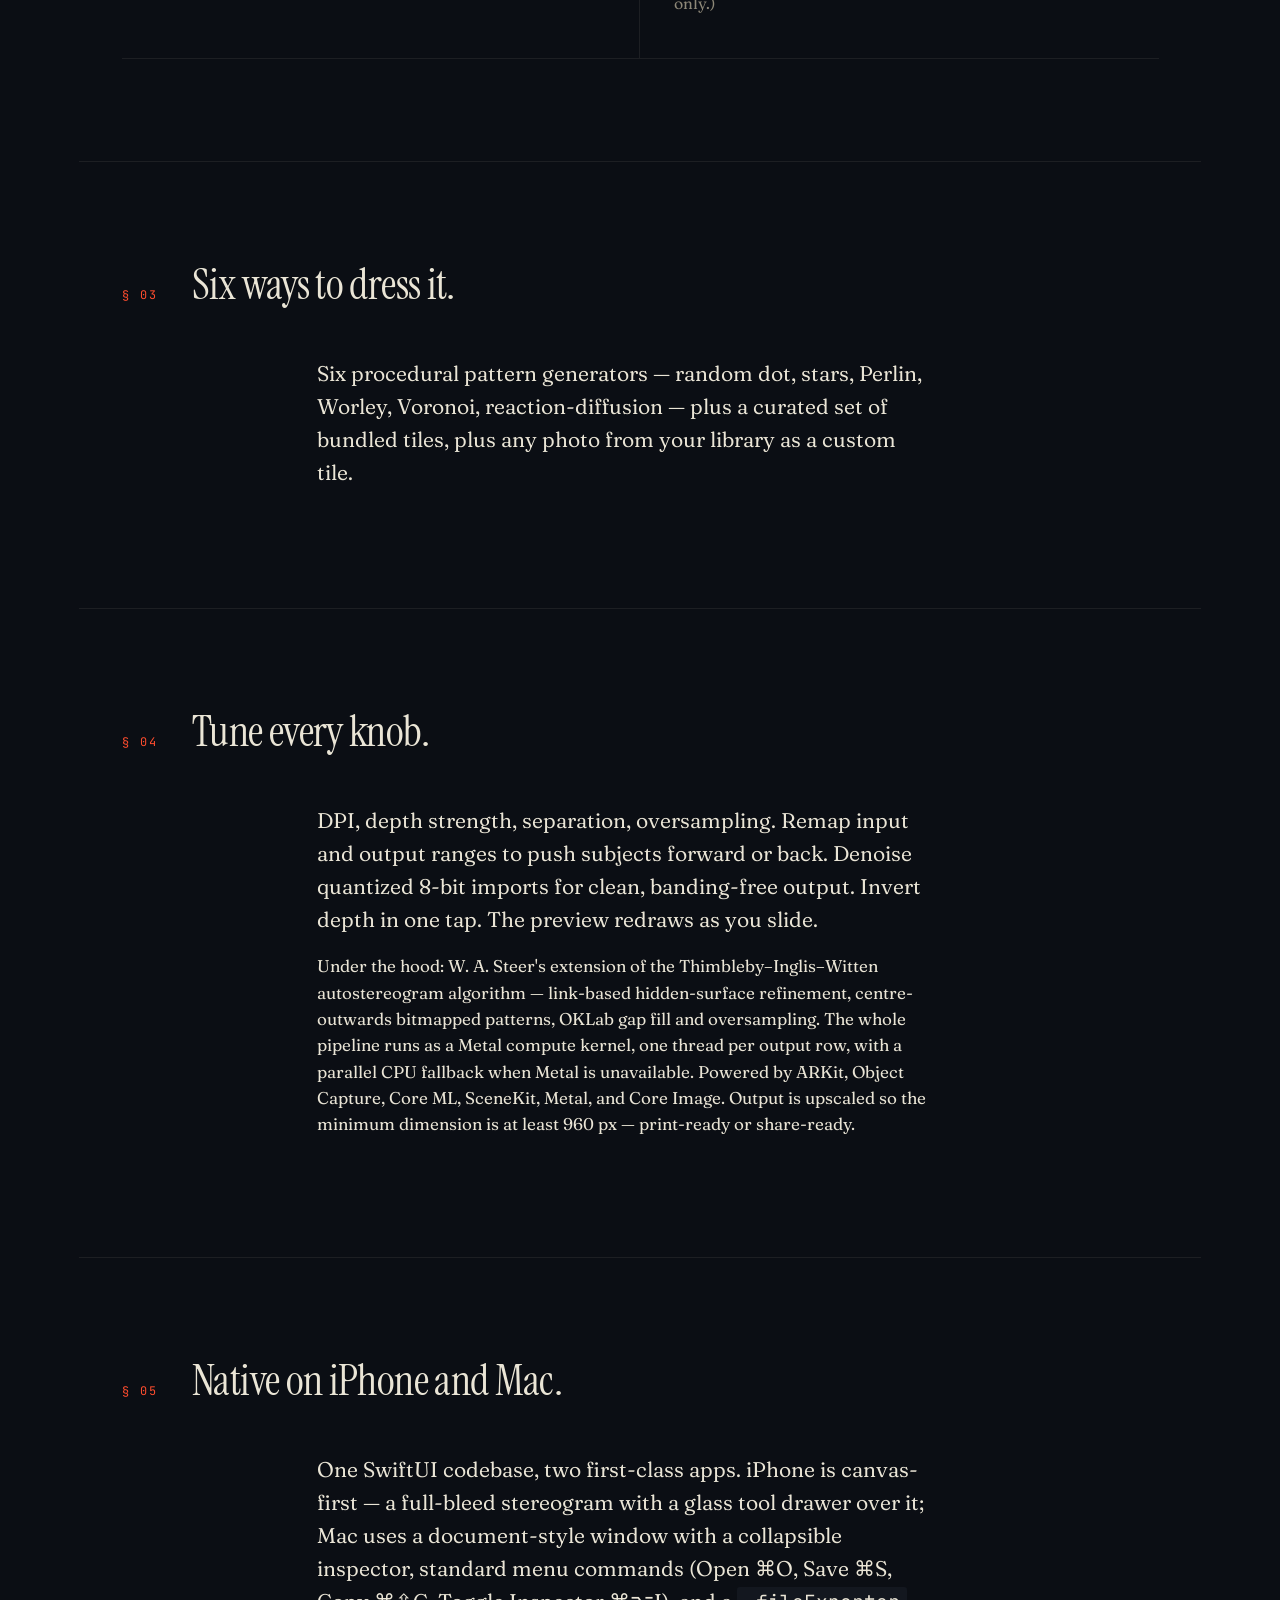
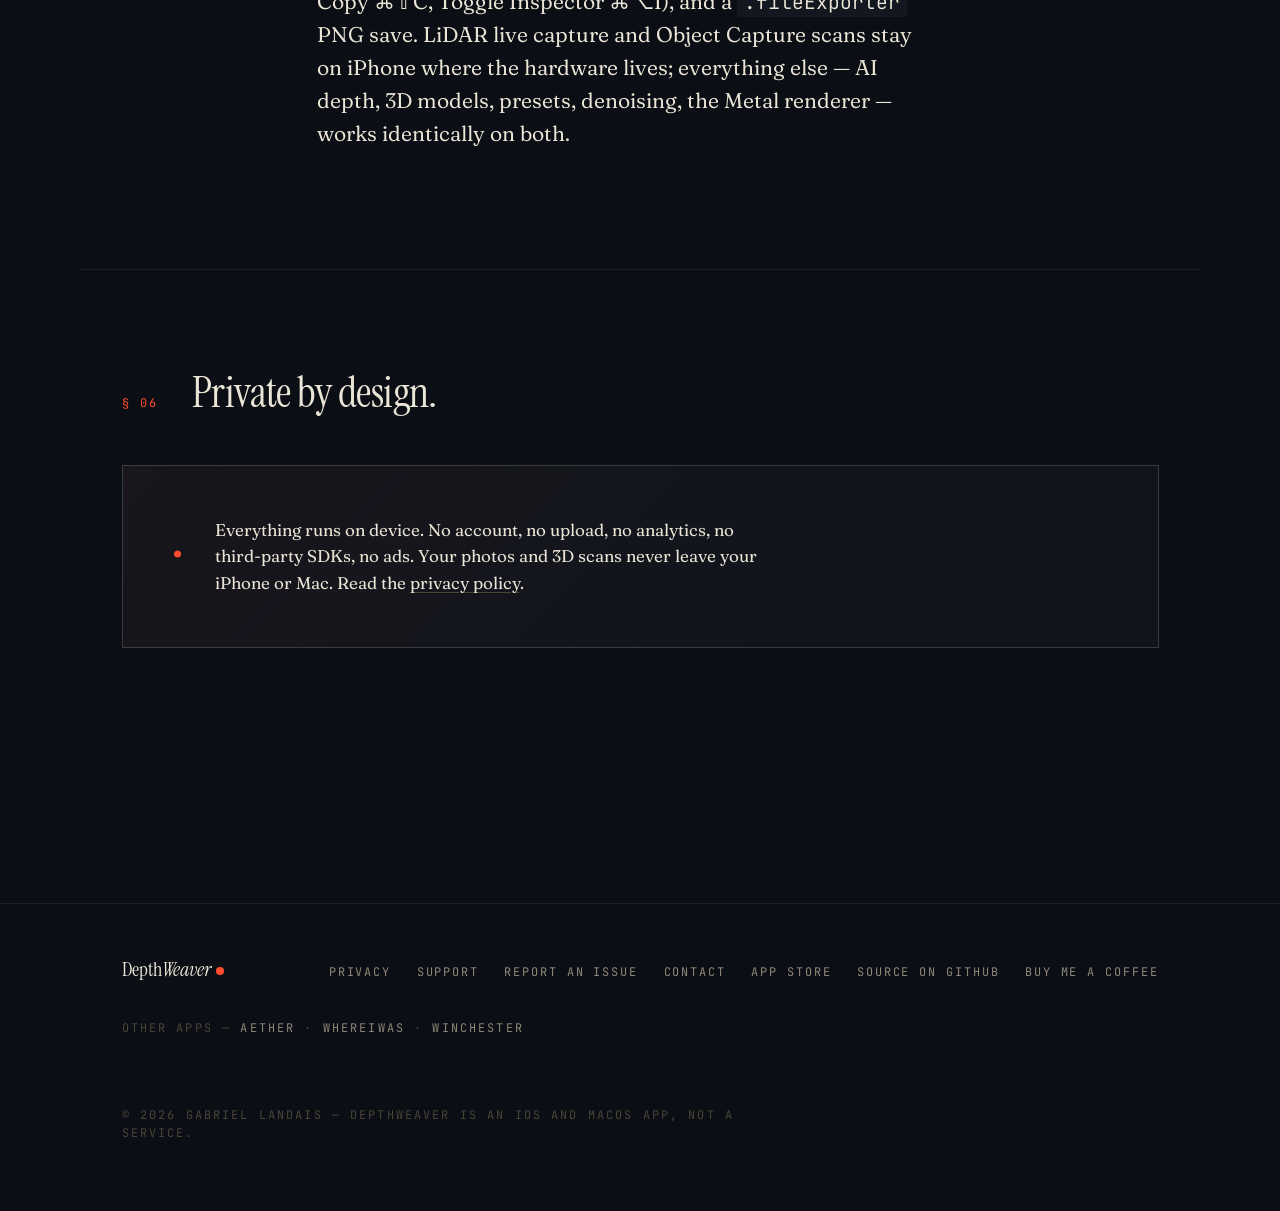
==== commit 723f660c: "website: link the App Store, GitHub and the other apps Smart App Banner on every page, App Store cal" ====
--- a/index.html
+++ b/index.html
@@ -5,6 +5,7 @@
   <meta name="viewport" content="width=device-width, initial-scale=1, viewport-fit=cover">
   <title>DepthWeaver — Magic Eye autostereograms from real-world depth</title>
   <meta name="description" content="DepthWeaver is a native iPhone and Mac app that turns LiDAR scans, on-device AI depth, 3D models, and in-app Object Capture scans into Magic Eye autostereograms. GPU-accelerated, private by design.">
+  <meta name="apple-itunes-app" content="app-id=6764146054">
   <link rel="canonical" href="https://glandais.github.io/DepthWeaver/">
   <link rel="icon" type="image/svg+xml" href="favicon.svg">
   <meta name="theme-color" content="#0B0E14">
@@ -68,7 +69,8 @@
         </dl>
 
         <div class="cta-row">
-          <a class="btn btn--primary" href="#whats-new">New in 1.2 <span aria-hidden="true">→</span></a>
+          <a class="btn btn--primary" href="https://apps.apple.com/app/id6764146054" rel="noopener">Download on the App Store <span aria-hidden="true">→</span></a>
+          <a class="btn" href="#whats-new">New in 1.2</a>
           <a class="btn" href="#features">Read the field guide</a>
           <a class="btn" href="support/">Support</a>
         </div>
@@ -242,8 +244,16 @@
         <a href="support/">Support</a>
         <a href="https://github.com/glandais/DepthWeaverApp/issues" rel="noopener">Report an issue</a>
         <a href="mailto:gabriel.landais@gmail.com">Contact</a>
+        <a href="https://apps.apple.com/app/id6764146054" rel="noopener">App Store</a>
+        <a href="https://github.com/glandais/DepthWeaverApp" rel="noopener">Source on GitHub</a>
         <a href="https://ko-fi.com/gabylandais" rel="noopener">Buy me a coffee</a>
       </nav>
+      <p class="site-footer__meta site-footer__others">
+        Other apps —
+        <a href="https://glandais.github.io/aether/">Aether</a> ·
+        <a href="https://glandais.github.io/WhereIWas/">WhereIWas</a> ·
+        <a href="https://glandais.github.io/winchester/">Winchester</a>
+      </p>
       <p class="site-footer__meta">
         © <span id="year">2026</span> Gabriel Landais — DepthWeaver is an iOS and macOS app, not a service.
       </p>
--- a/assets/style.css
+++ b/assets/style.css
@@ -538,3 +538,11 @@
 @media (prefers-reduced-motion: reduce) {
   *, *::before, *::after { animation-duration: 0.01ms !important; transition-duration: 0.01ms !important; }
 }
+
+/* ---------- footer: other apps ---------- */
+.site-footer__others { margin-top: 0; }
+.site-footer__others a {
+  color: var(--bone-muted);
+  text-decoration: none;
+}
+.site-footer__others a:hover { color: var(--bone); }
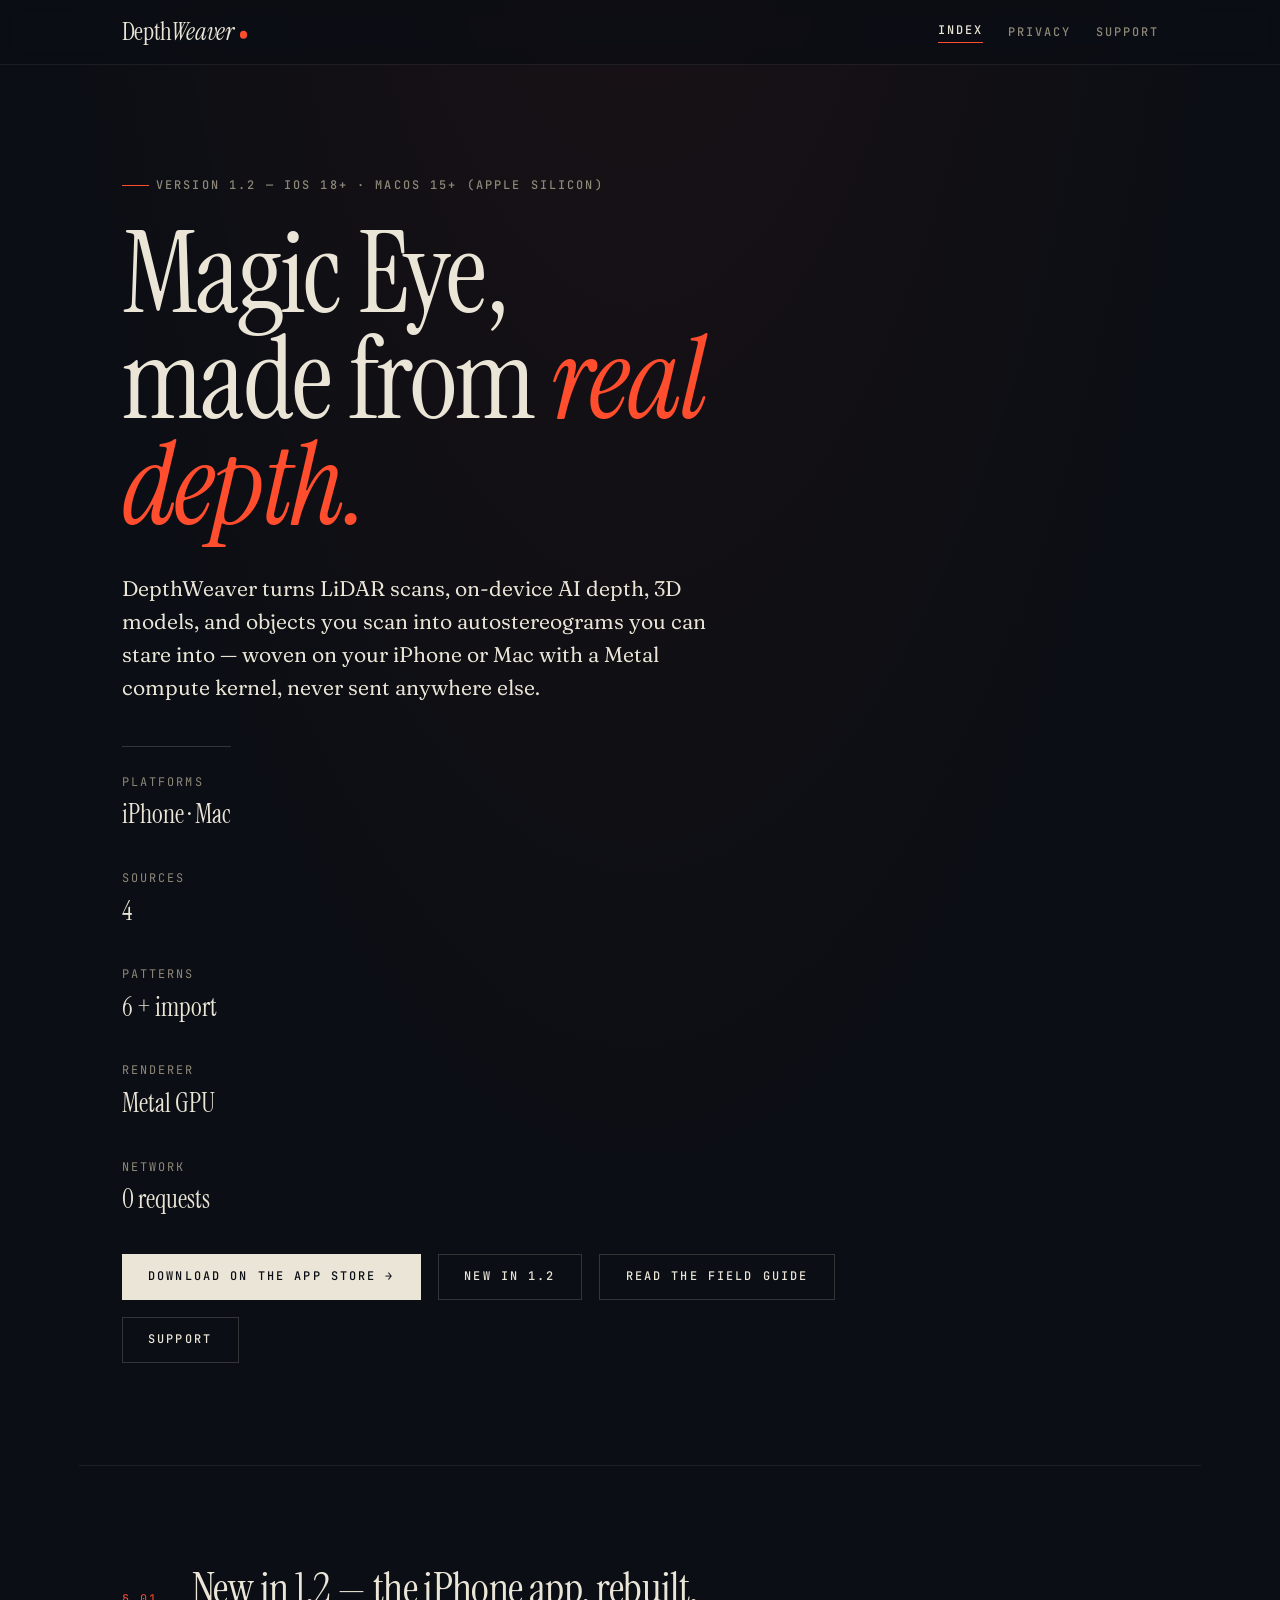
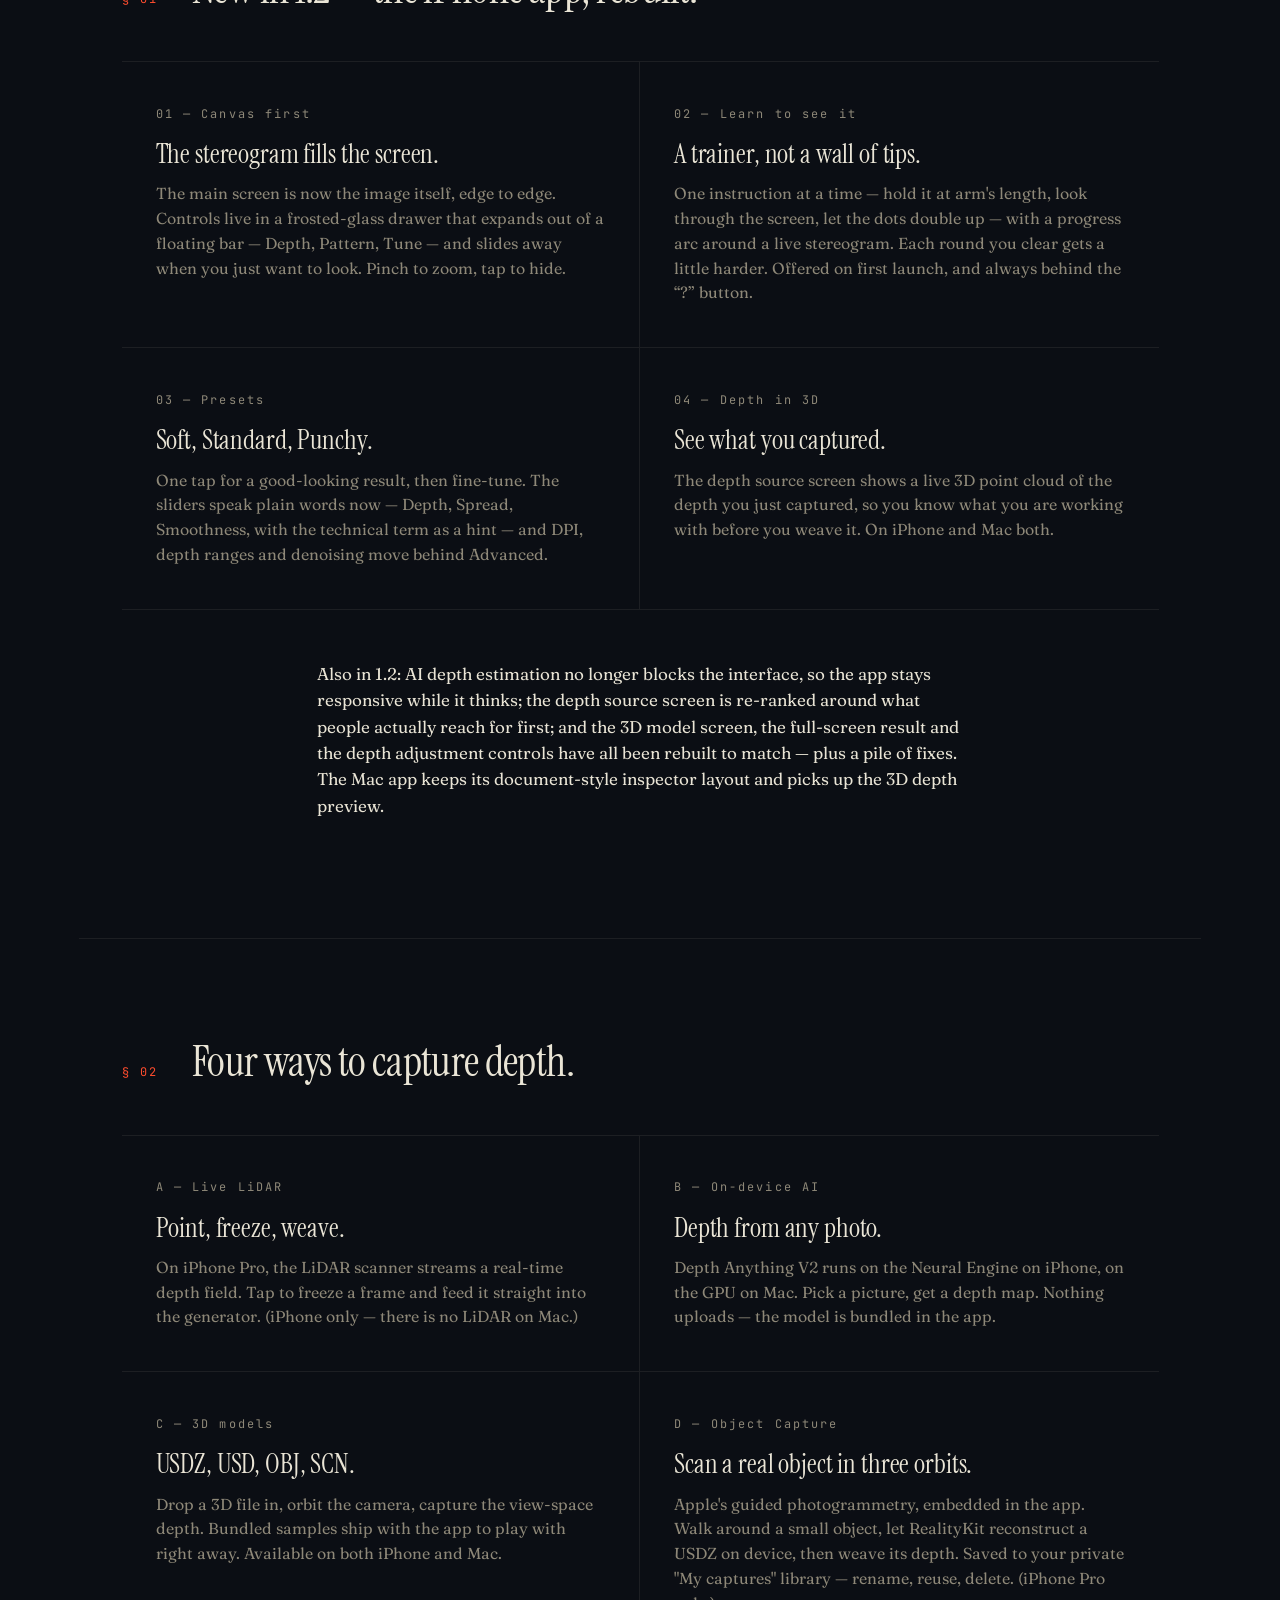
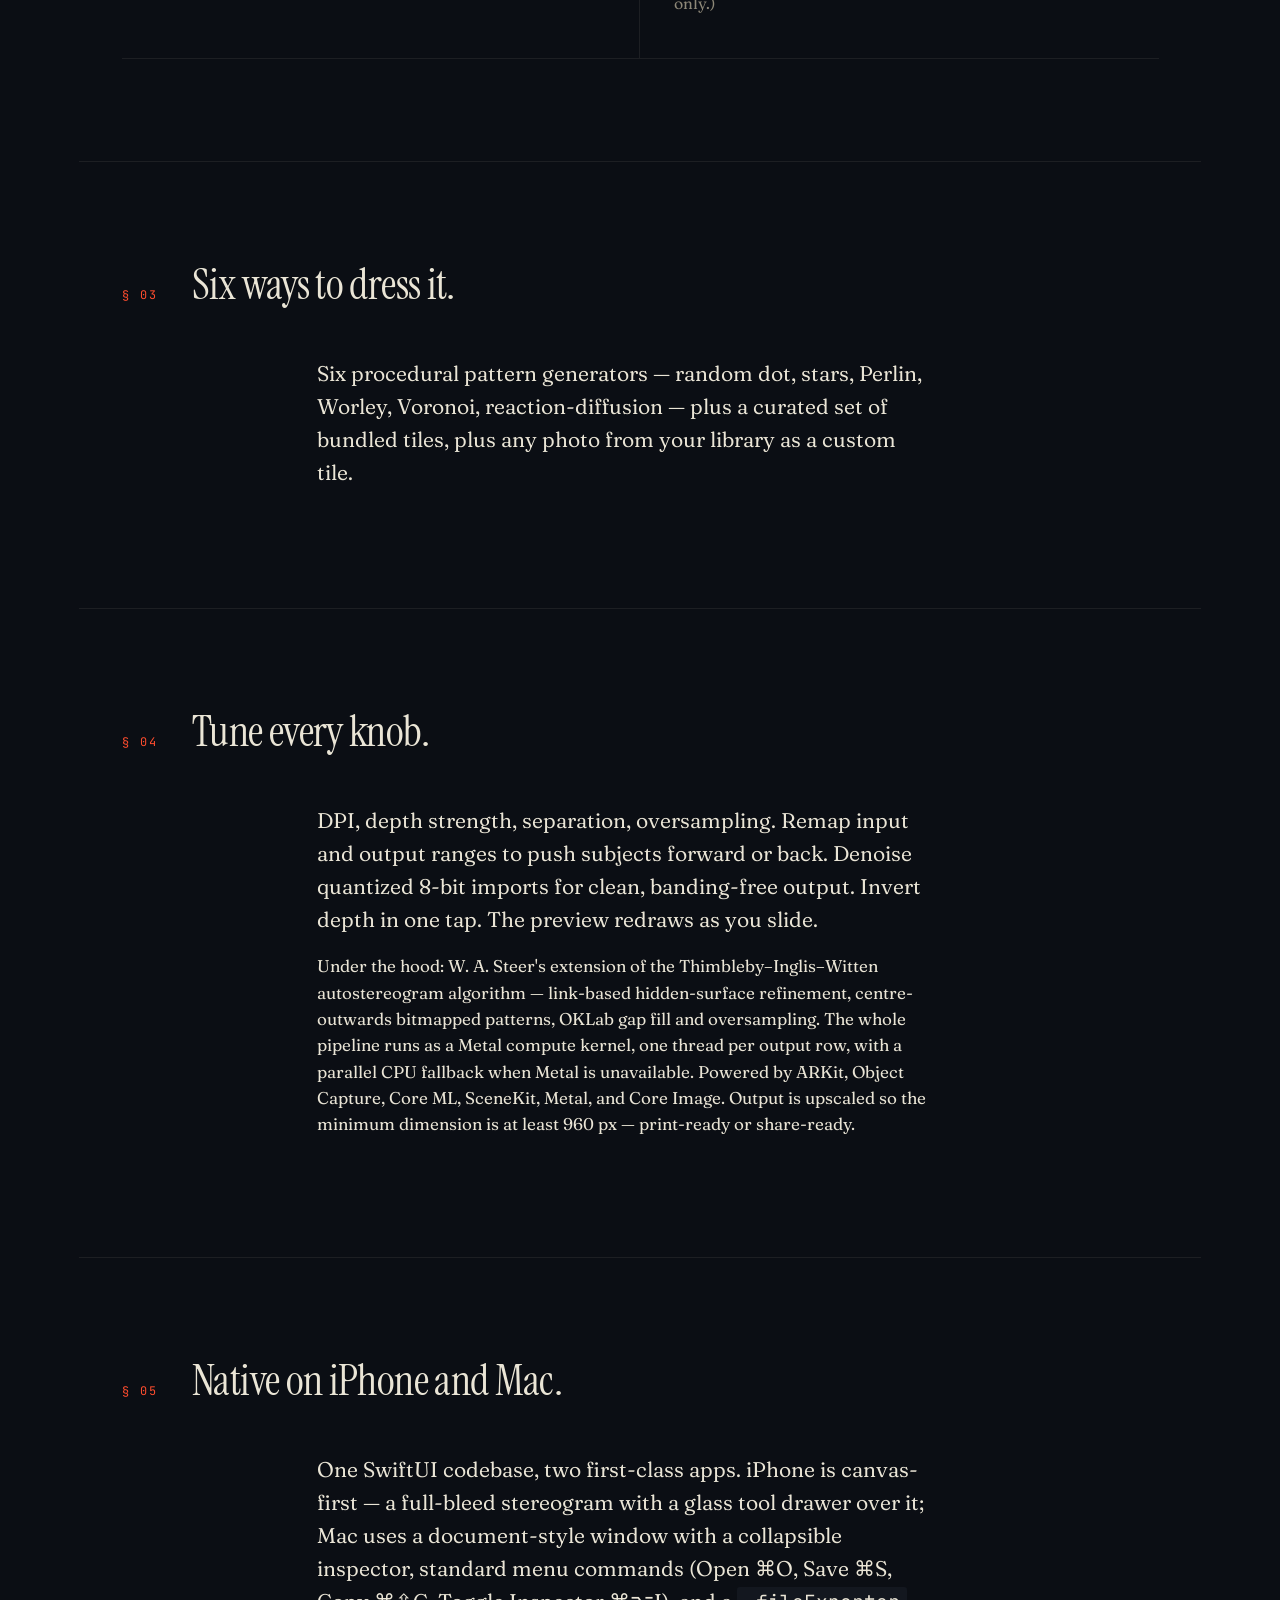
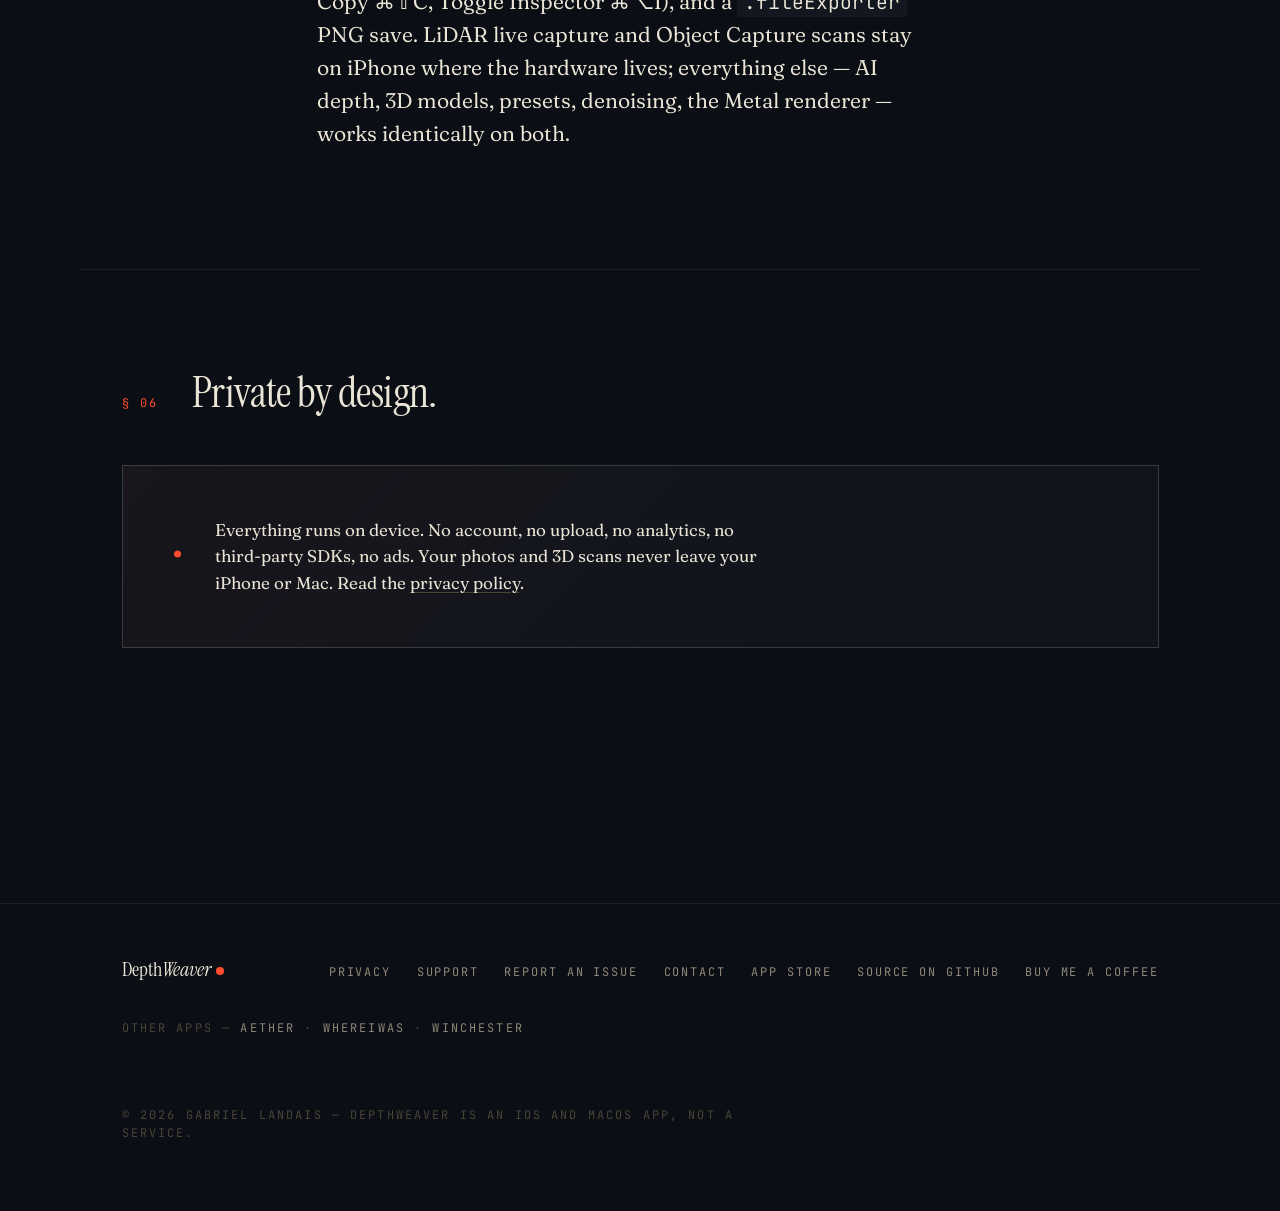
==== commit 6cbb9f89: "website: require iOS 18 and macOS 15 on Apple silicon The app now targets iOS 18.0 and macOS 15.0, a" ====
--- a/index.html
+++ b/index.html
@@ -36,7 +36,7 @@
   <main>
     <section class="hero container">
       <div class="hero__head">
-        <span class="label">Version 1.2 — iOS 17+ · macOS 14+</span>
+        <span class="label">Version 1.2 — iOS 18+ · macOS 15+ (Apple silicon)</span>
         <h1 class="display">Magic&nbsp;Eye,<br>made from <em>real depth.</em></h1>
         <p class="lead hero__sub">
           DepthWeaver turns LiDAR scans, on-device AI depth, 3D models, and
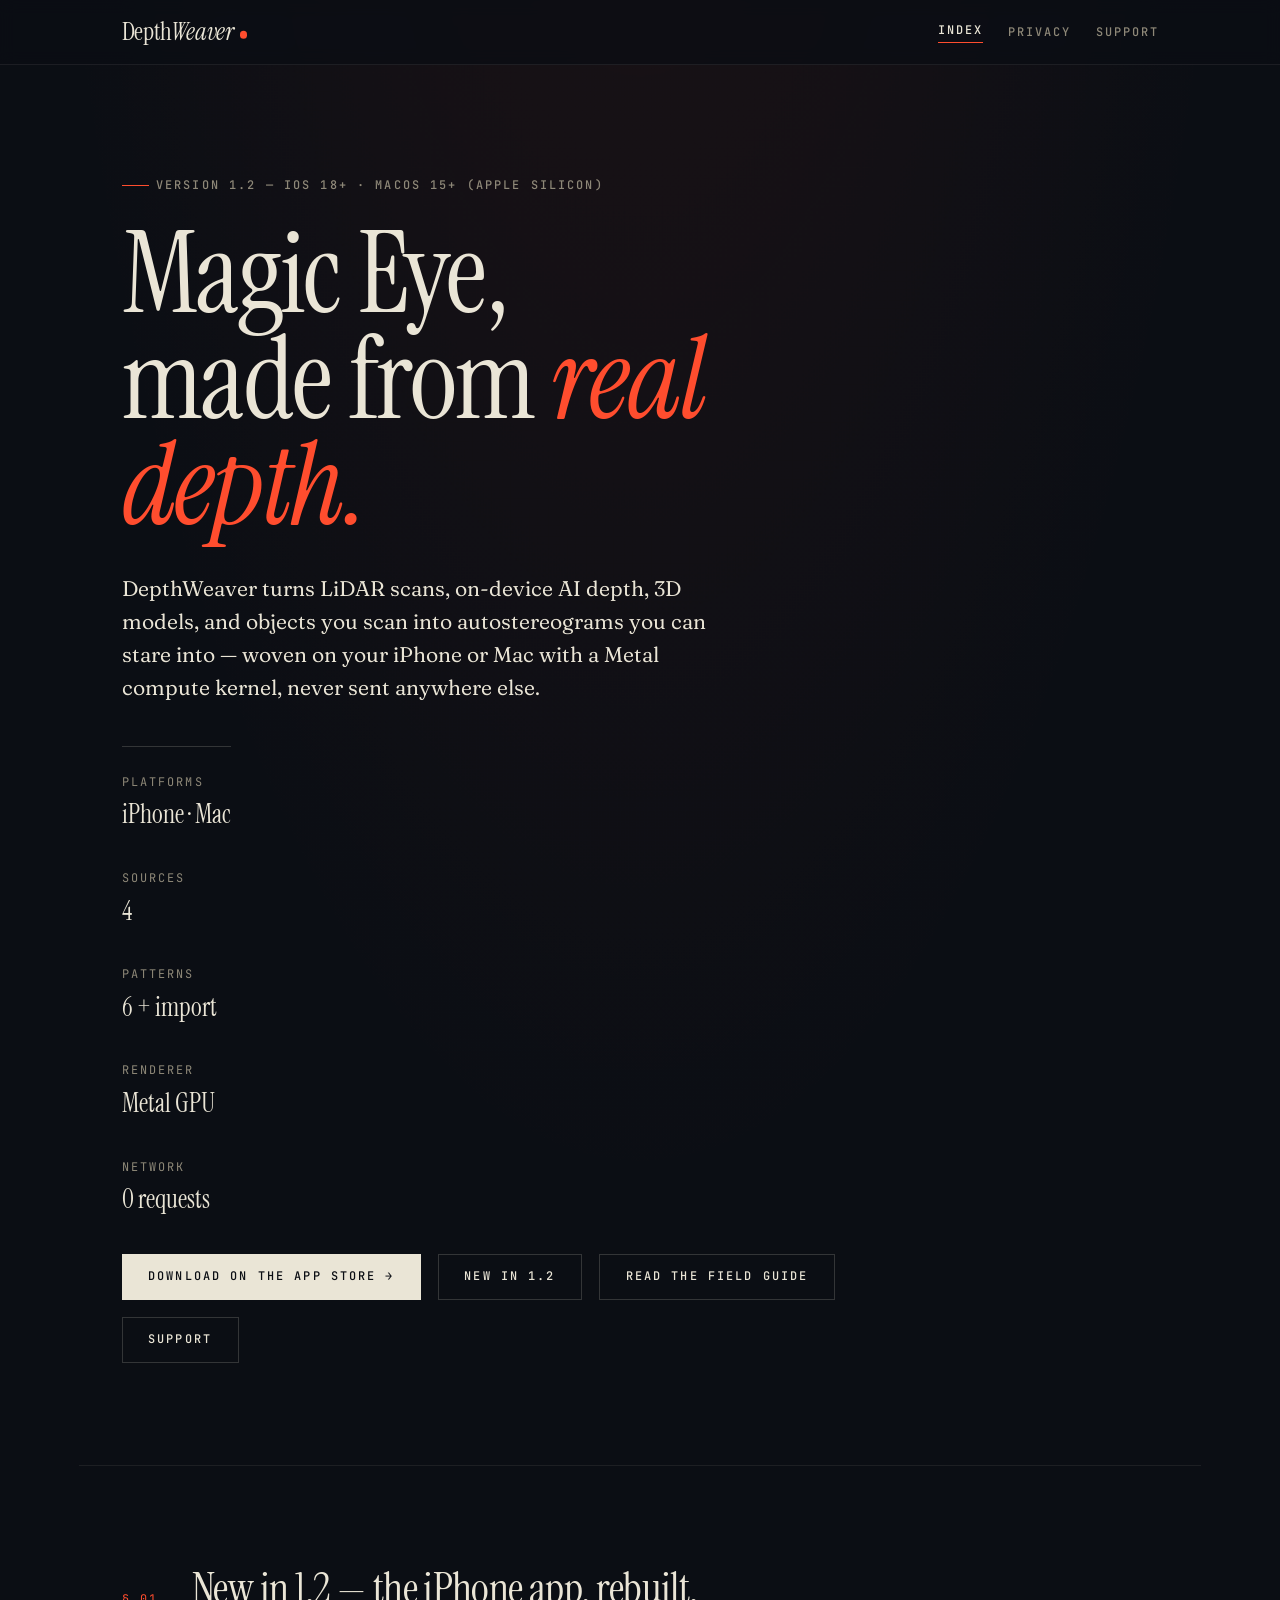
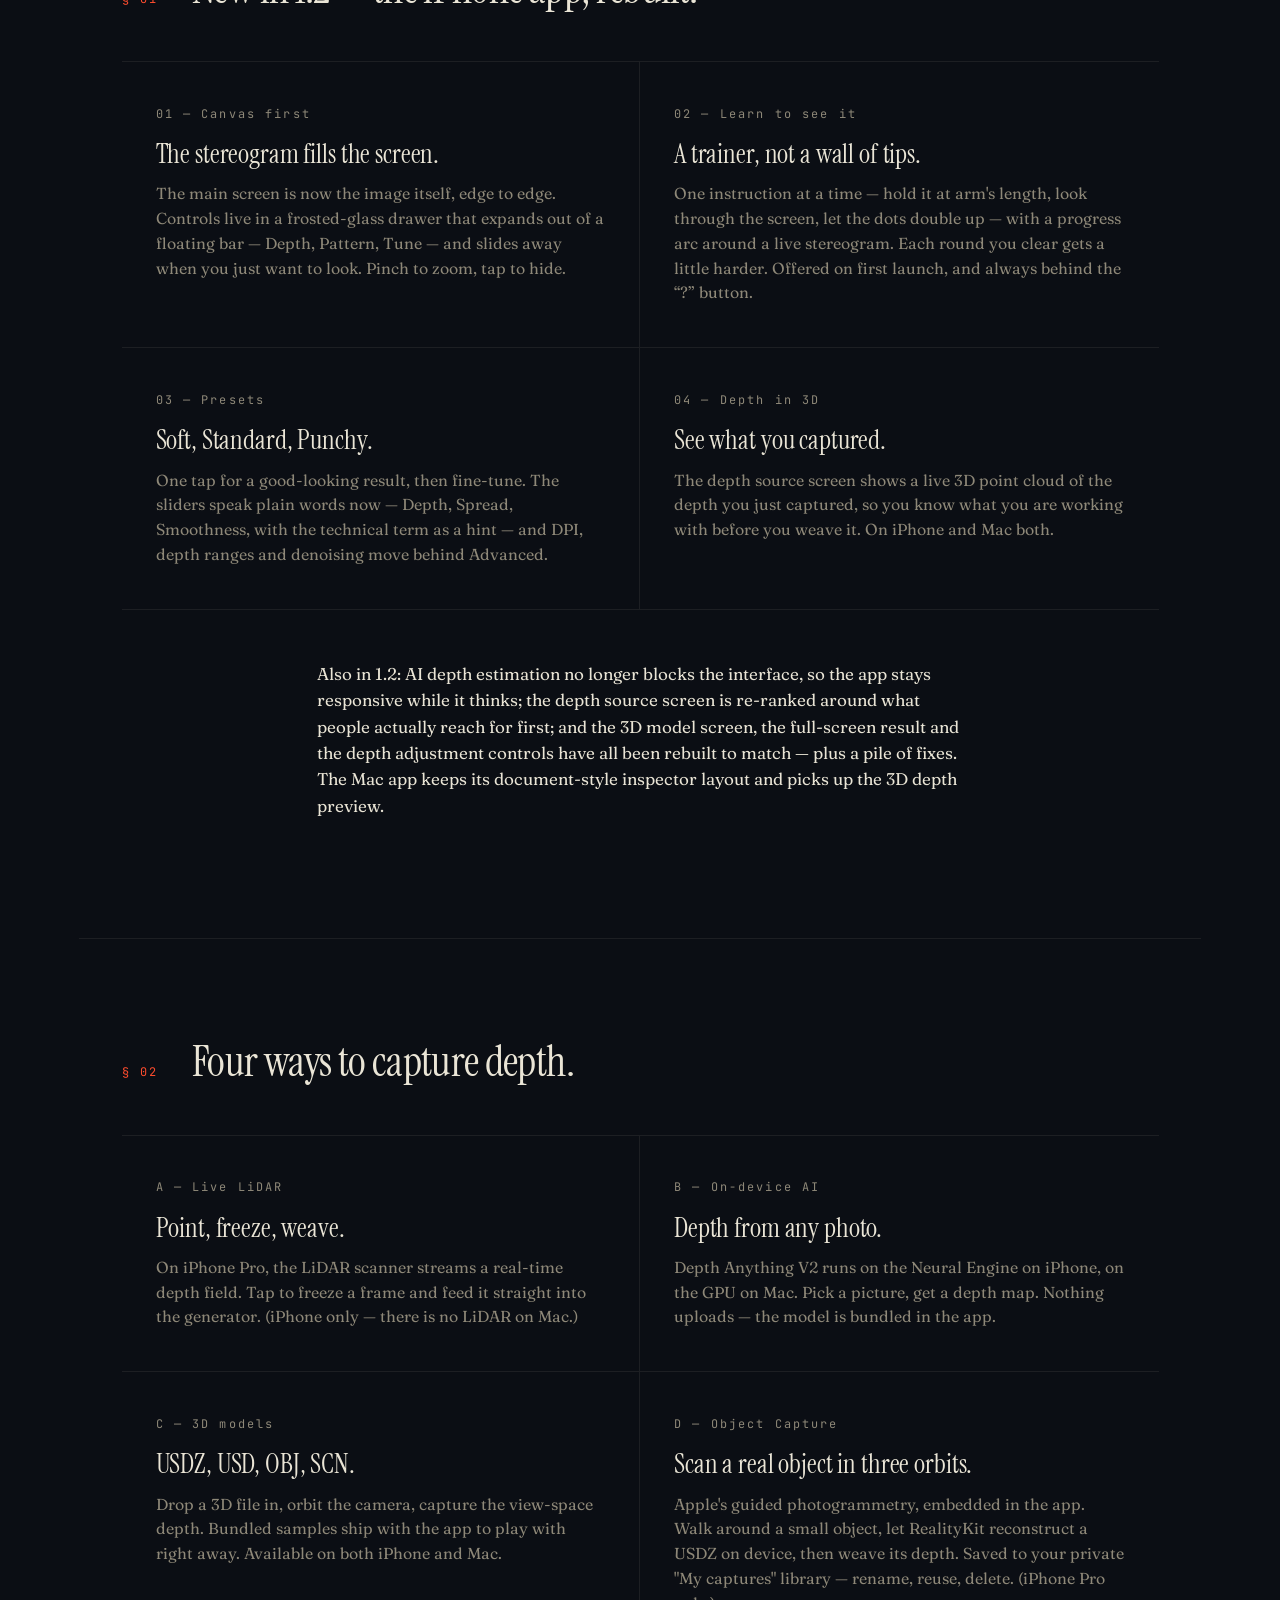
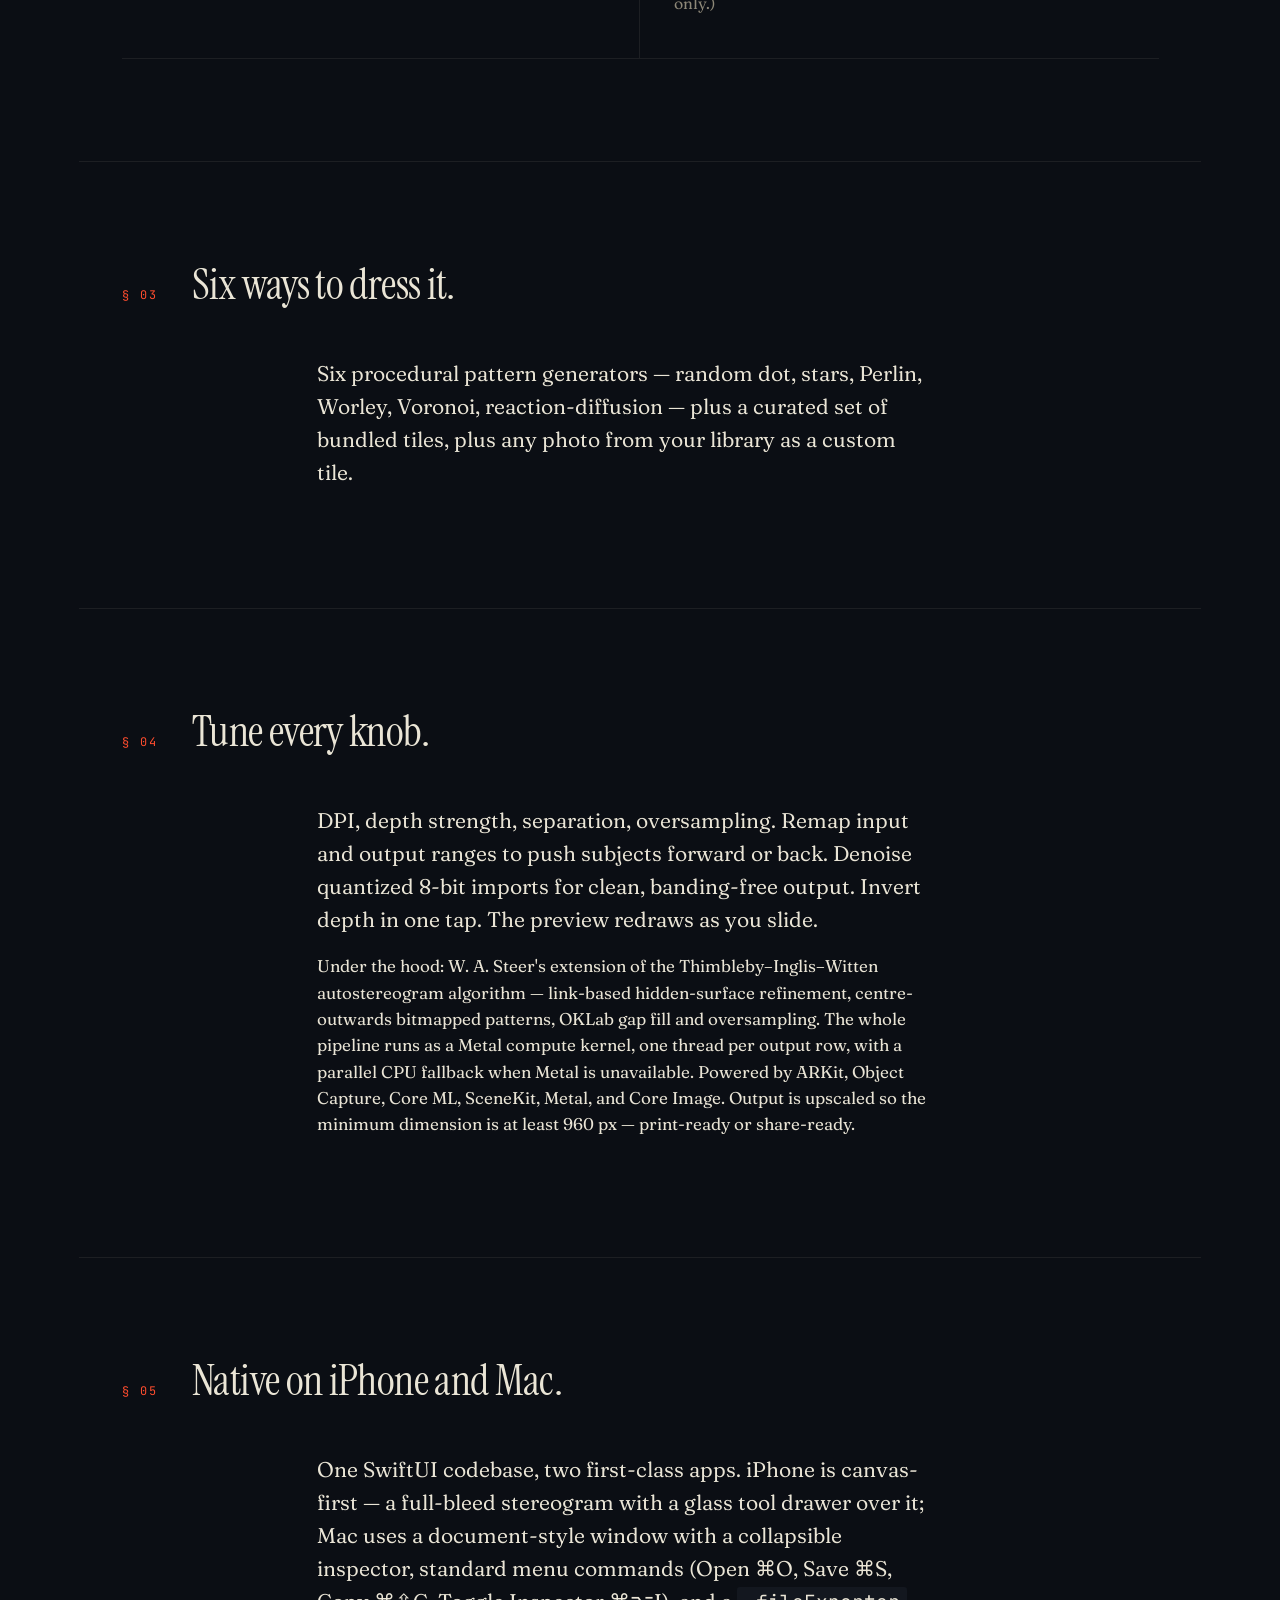
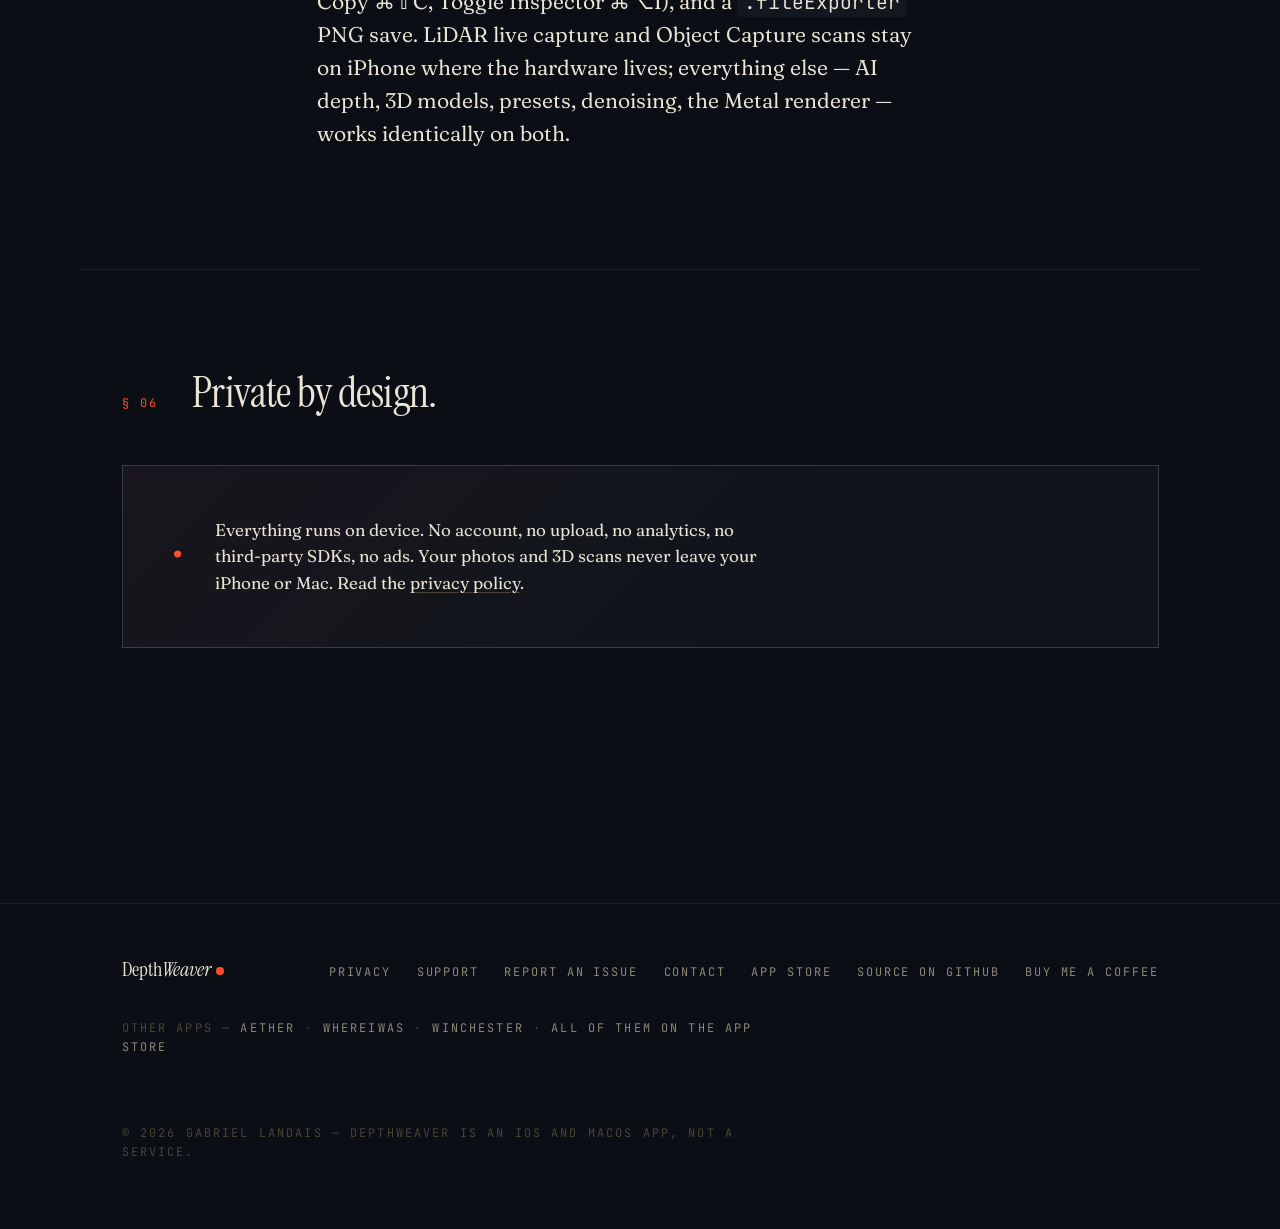
==== commit ea70f933: "website: link the developer page from the footer Add an "all of them on the App Store" link after th" ====
--- a/index.html
+++ b/index.html
@@ -252,7 +252,8 @@
         Other apps —
         <a href="https://glandais.github.io/aether/">Aether</a> ·
         <a href="https://glandais.github.io/WhereIWas/">WhereIWas</a> ·
-        <a href="https://glandais.github.io/winchester/">Winchester</a>
+        <a href="https://glandais.github.io/winchester/">Winchester</a> ·
+        <a href="https://apps.apple.com/developer/id1891310404">all of them on the App Store</a>
       </p>
       <p class="site-footer__meta">
         © <span id="year">2026</span> Gabriel Landais — DepthWeaver is an iOS and macOS app, not a service.
